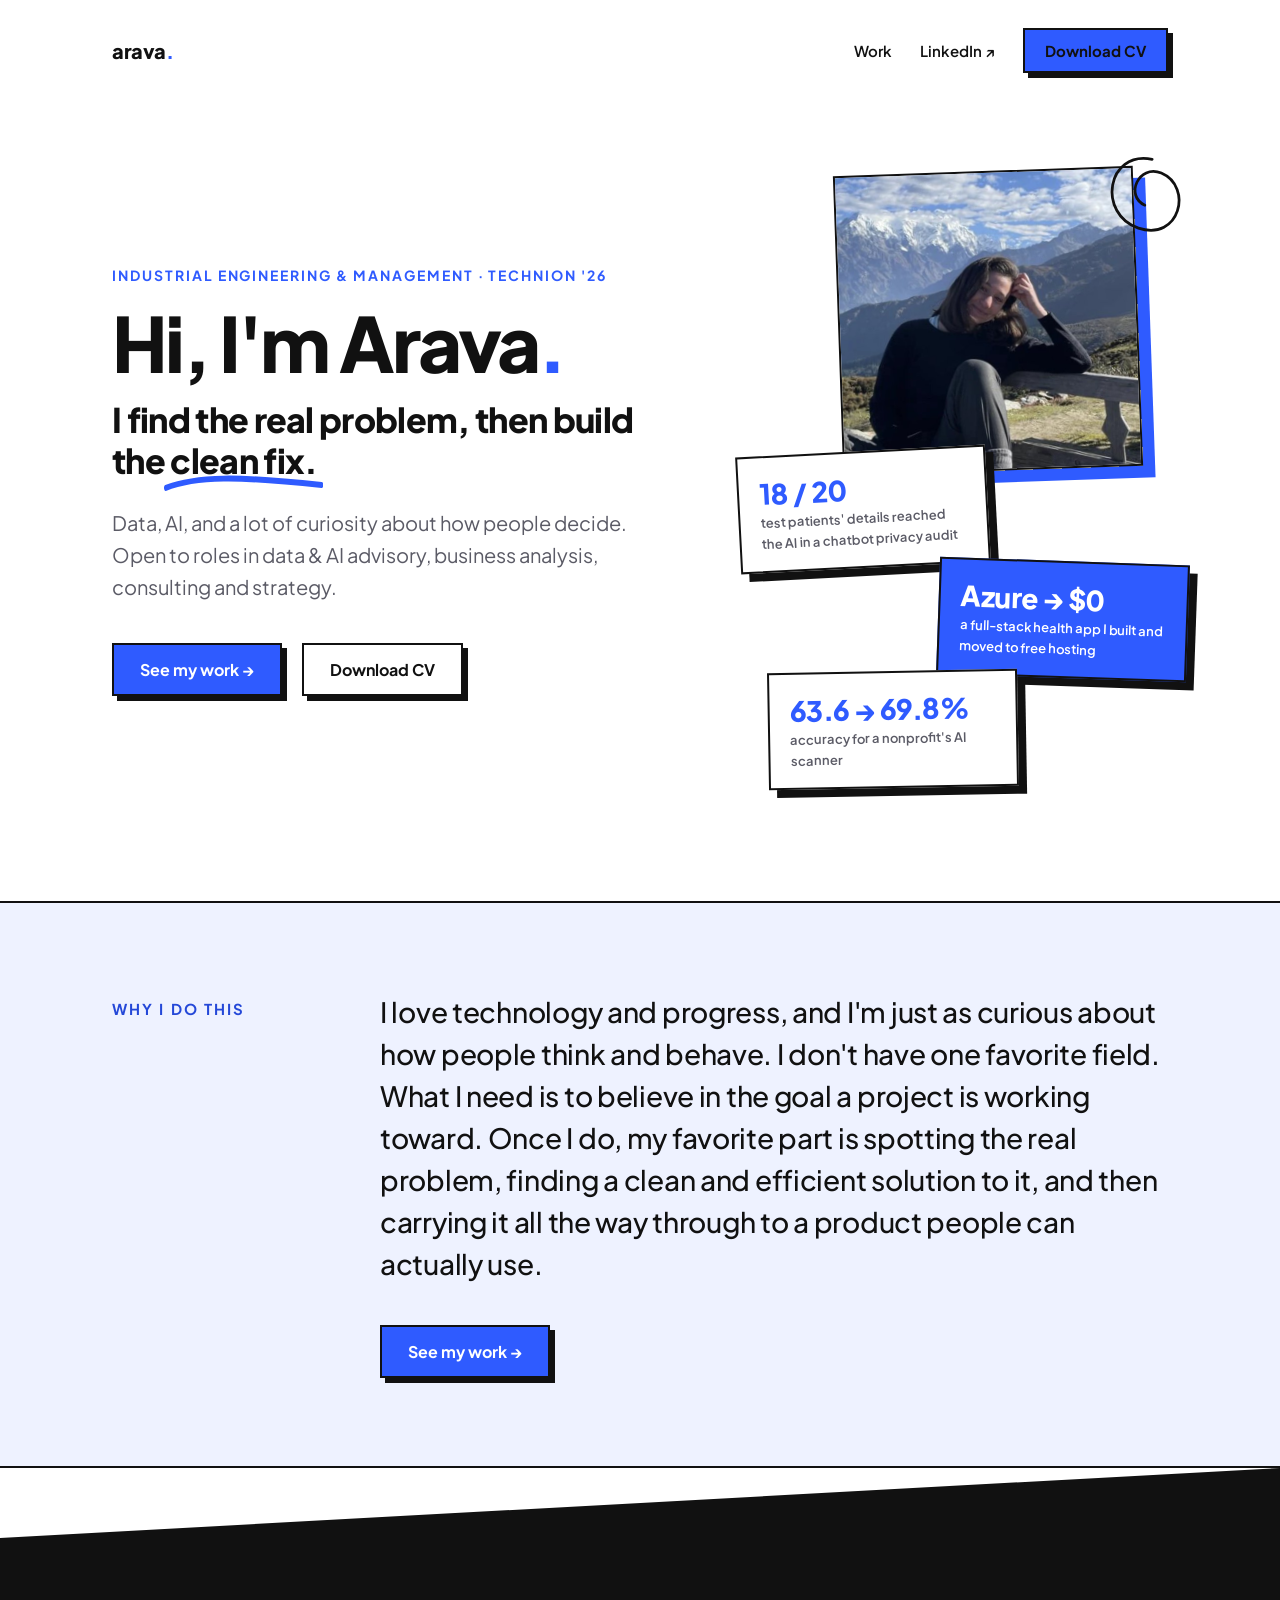
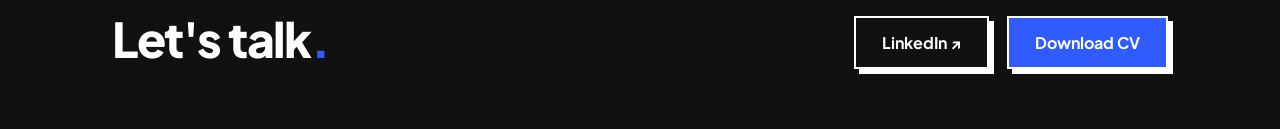
==== index.html @ bcdc2563 "Hero: open to roles Co-Authored-By: Claude Opus 5.5 <noreply@anthropic.com>" ====
<!DOCTYPE html>
<html lang="en">
<head>
<meta charset="utf-8">
<meta name="viewport" content="width=device-width, initial-scale=1">
<title>Arava Gendelman</title>
<meta name="description" content="Arava Gendelman, Industrial Engineering & Management graduate (Technion '26). Data, AI and how people decide.">
<meta property="og:title" content="Arava Gendelman">
<meta property="og:description" content="I find the real problem, then build the clean fix.">
<meta property="og:image" content="https://aravag2408.github.io/assets/img/og.png">
<link rel="icon" href="assets/favicon.svg" type="image/svg+xml">
<link rel="preconnect" href="https://fonts.googleapis.com">
<link rel="stylesheet" href="https://fonts.googleapis.com/css2?family=Plus+Jakarta+Sans:wght@400;500;600;700;800&display=swap">
<link rel="stylesheet" href="assets/style.css">
</head>
<body>
<div class="wrap">
  <nav>
    <a class="logo" href="index.html">arava<span>.</span></a>
    <div class="links"><a href="work.html">Work</a><a href="https://www.linkedin.com/in/arava-gendelman" target="_blank" rel="noopener">LinkedIn ↗</a><a class="btn" href="assets/cv.pdf" download>Download CV</a></div>
  </nav>

  <section class="hero">
    <div>
      <div class="eyebrow">Industrial Engineering &amp; Management · Technion '26</div>
      <h1>Hi, I'm Arava<span class="dot">.</span></h1>
      <p class="tagline">I find the real problem, then build the <span class="hl">clean fix.<svg viewBox="0 0 300 24" preserveAspectRatio="none" aria-hidden="true"><path d="M3 16 C 60 4, 140 4, 297 13" stroke="#2f5bff" stroke-width="6" fill="none" stroke-linecap="round"/></svg></span></p>
      <p class="lede">Data, AI, and a lot of curiosity about how people decide.<br>Open to roles in data &amp; AI advisory, business analysis, consulting and strategy.</p>
      <div class="cta"><a class="btn" href="work.html">See my work →</a><a class="btn ghost" href="assets/cv.pdf" download>Download CV</a></div>
    </div>
    <div class="stack">
      <img class="me" src="assets/img/arava.jpg" alt="Arava sitting on a wooden bench with snowy mountains behind her">
      <svg class="scribble" viewBox="0 0 120 120" aria-hidden="true"><path d="M70 20 C 20 10, 10 80, 55 95 C 100 110, 115 50, 80 35 C 55 25, 40 60, 62 70" stroke="#111" stroke-width="3" fill="none" stroke-linecap="round"/></svg>
      <a class="tile t1" href="work/mercury.html" style="text-decoration:none"><b>18 / 20</b><span>test patients' details reached the AI in a chatbot privacy audit</span></a>
      <a class="tile t2" href="work/sugarbuddy.html" style="text-decoration:none"><b>Azure → $0</b><span>a full-stack health app I built and moved to free hosting</span></a>
      <a class="tile t3" href="work/achvalens.html" style="text-decoration:none"><b>63.6 → 69.8%</b><span>accuracy for a nonprofit's AI scanner</span></a>
    </div>
  </section>
</div>

<section class="why">
  <div class="wrap">
    <h2>Why I do this</h2>
    <div>
      <p>I love technology and progress, and I'm just as curious about how people think and behave. I don't have one favorite field. What I need is to believe in the goal a project is working toward. Once I do, my favorite part is spotting the real problem, finding a clean and efficient solution to it, and then carrying it all the way through to a product people can actually use.</p>
      <div class="go"><a class="btn" href="work.html">See my work →</a></div>
    </div>
  </div>
</section>

<footer>
  <div class="wrap"><h2>Let's talk<span>.</span></h2><div class="foot-links"><a class="btn ghost" href="https://www.linkedin.com/in/arava-gendelman" target="_blank" rel="noopener">LinkedIn ↗</a><a class="btn" href="assets/cv.pdf" download>Download CV</a></div></div>
</footer>
</body>
</html>
---- assets/style.css ----
:root { --blue:#2f5bff; --blue-text:#2448d8; --ink:#111111; --soft:#eef2ff; --muted:#5b5b66; --paper:#ffffff; }
* { box-sizing:border-box; margin:0; padding:0; }
html { scroll-behavior:smooth; }
body { font-family:'Plus Jakarta Sans',system-ui,-apple-system,'Segoe UI',sans-serif; color:var(--ink); background:var(--paper); }
img { max-width:100%; display:block; }
a:focus-visible, .btn:focus-visible { outline:3px solid var(--blue); outline-offset:3px; }
.wrap { max-width:1120px; margin:0 auto; padding:0 32px; }

nav { display:flex; justify-content:space-between; align-items:center; padding:28px 0; }
.logo { font-weight:800; font-size:20px; letter-spacing:-.02em; color:var(--ink); text-decoration:none; }
.logo span, footer h2 span, .hero h1 .dot { color:var(--blue); }
.links { display:flex; gap:28px; font-weight:600; font-size:15px; align-items:center; }
.links a { color:var(--ink); text-decoration:none; }
.links a.on { border-bottom:3px solid var(--blue); padding-bottom:2px; }
.links .btn { padding:11px 20px; }

.btn { display:inline-block; background:var(--blue); color:#fff; padding:14px 26px; border:2px solid var(--ink); box-shadow:5px 5px 0 var(--ink); font-weight:700; text-decoration:none; transition:transform .12s, box-shadow .12s; }
.btn:hover { transform:translate(2px,2px); box-shadow:3px 3px 0 var(--ink); }
.btn.ghost { background:#fff; color:var(--ink); }

.eyebrow { font-weight:700; color:var(--blue); font-size:14px; letter-spacing:.14em; text-transform:uppercase; }
.tag { font-size:12px; font-weight:700; border:1.5px solid var(--ink); padding:4px 10px; border-radius:99px; }
.tag.b { background:var(--blue); color:#fff; border-color:var(--blue); }
.hl { position:relative; white-space:nowrap; }
.hl svg { position:absolute; left:-6px; bottom:-14px; width:calc(100% + 12px); height:24px; }

/* Home */
.hero { min-height:calc(100vh - 100px); display:grid; grid-template-columns:1.2fr .8fr; gap:56px; align-items:center; padding-bottom:40px; }
.hero h1 { font-size:76px; line-height:1; font-weight:800; letter-spacing:-.04em; margin:20px 0 26px; }
.lede { font-size:20px; line-height:1.6; color:var(--muted); max-width:540px; }
.cta { margin-top:40px; display:flex; gap:20px; flex-wrap:wrap; }
.stack { position:relative; height:420px; }
.tile { position:absolute; border:2px solid var(--ink); box-shadow:8px 8px 0 var(--ink); padding:18px 20px; background:#fff; width:250px; }
.tile b { display:block; font-size:28px; font-weight:800; color:var(--blue); letter-spacing:-.02em; }
.tile span { font-size:13px; color:var(--muted); font-weight:600; }
.tile.t1 { top:10px; left:10px; transform:rotate(-3deg); }
.tile.t2 { top:140px; right:0; background:var(--blue); transform:rotate(2deg); }
.tile.t2 b, .tile.t2 span { color:#fff; }
.tile.t3 { top:280px; left:40px; transform:rotate(-1deg); }
.stack .scribble { position:absolute; right:10px; top:-30px; width:110px; }

.why { background:var(--soft); border-top:2px solid var(--ink); border-bottom:2px solid var(--ink); }
.why .wrap { display:grid; grid-template-columns:220px 1fr; gap:48px; padding-top:88px; padding-bottom:88px; }
.why h2 { font-size:15px; letter-spacing:.14em; text-transform:uppercase; color:var(--blue-text); padding-top:8px; }
.why p { font-size:28px; line-height:1.5; font-weight:500; letter-spacing:-.01em; }
.why .go { margin-top:40px; }

footer { background:var(--ink); color:#fff; clip-path:polygon(0 70px,100% 0,100% 100%,0 100%); padding:140px 0 60px; }
footer .wrap { display:flex; justify-content:space-between; align-items:flex-end; gap:24px; flex-wrap:wrap; }
footer h2 { font-size:48px; font-weight:800; letter-spacing:-.03em; }
footer .btn { box-shadow:5px 5px 0 #fff; border-color:#fff; }

@media (max-width: 860px) {
  .wrap { padding:0 16px; }
  .links { gap:16px; }
  .hero { grid-template-columns:1fr; min-height:auto; padding:24px 0 56px; gap:40px; }
  .hero h1 { font-size:46px; }
  .stack { height:auto; display:grid; gap:18px; }
  .tile, .tile.t1, .tile.t2, .tile.t3 { position:static; width:auto; transform:none; }
  .stack .scribble { display:none; }
  .why .wrap { grid-template-columns:1fr; gap:16px; padding-top:56px; padding-bottom:56px; }
  .why p { font-size:21px; }
  footer h2 { font-size:36px; }
}

/* Work */
header.page { padding:48px 0 56px; position:relative; }
header.page h1 { font-size:72px; font-weight:800; letter-spacing:-.04em; line-height:1; }
header.page h1 span { color:var(--blue); }
header.page p { margin-top:18px; font-size:19px; color:var(--muted); max-width:560px; line-height:1.6; }
header.page .scribble { position:absolute; right:40px; top:30px; width:130px; }
.project { display:grid; grid-template-columns:1fr 1.1fr; gap:48px; align-items:center; padding:56px 0; border-top:2px solid var(--ink); }
.project.flip .visual { order:2; }
.visual { border:2px solid var(--ink); box-shadow:10px 10px 0 var(--ink); background:var(--soft); overflow:hidden; }
.visual img { width:100%; aspect-ratio:16/10; object-fit:cover; object-position:top; }
.visual img.fit { object-fit:contain; background:#fff; padding:8px; }
.funnel { aspect-ratio:16/10; padding:28px 26px; display:flex; flex-direction:column; justify-content:center; gap:22px; background:#fff; }
.f-row { display:grid; grid-template-columns:1fr; gap:4px; }
.f-bar { height:18px; background:var(--blue); border:2px solid var(--ink); }
.f-row b { font-size:24px; font-weight:800; letter-spacing:-.02em; }
.f-row span { font-size:14px; color:var(--muted); font-weight:600; }
.meta { display:flex; flex-wrap:wrap; gap:8px; margin-bottom:16px; }
.project h2 { font-size:36px; font-weight:800; letter-spacing:-.03em; margin-bottom:12px; }
.project p { font-size:17px; line-height:1.65; color:var(--muted); }
.project .num { margin-top:20px; font-size:15px; font-weight:600; }
.project .num b { color:var(--blue); font-size:22px; font-weight:800; margin-right:6px; }
.actions { margin-top:26px; display:flex; gap:22px; align-items:center; flex-wrap:wrap; }
.actions a.t { font-weight:700; color:var(--ink); text-decoration:none; border-bottom:2px solid var(--ink); }
.actions small { color:var(--muted); font-size:13px; width:100%; }
.more-h { margin-top:24px; padding:40px 0 24px; border-top:2px solid var(--ink); display:flex; justify-content:space-between; align-items:flex-end; gap:16px; flex-wrap:wrap; }
.more-h h2 { font-size:32px; font-weight:800; letter-spacing:-.03em; }
.more-h p { color:var(--muted); }
.small-grid { display:grid; grid-template-columns:repeat(2,1fr); gap:26px; padding-bottom:110px; }
.sm { border:2px solid var(--ink); box-shadow:6px 6px 0 var(--ink); padding:24px 22px; display:flex; flex-direction:column; }
.sm h3 { font-size:20px; font-weight:800; margin:6px 0 8px; letter-spacing:-.02em; }
.sm p { color:var(--muted); font-size:15px; line-height:1.55; flex:1; }
.sm .note { margin-top:14px; font-size:13px; background:var(--soft); padding:8px 10px; border-left:3px solid var(--blue); color:var(--ink); }
.sm .sm-links { margin-top:18px; display:flex; gap:16px; flex-wrap:wrap; }
.sm .sm-links a { font-weight:700; color:var(--blue); text-decoration:none; }
@media (max-width: 860px) {
  header.page h1 { font-size:48px; }
  header.page .scribble { display:none; }
  .project { grid-template-columns:1fr; gap:28px; padding:40px 0; }
  .project.flip .visual { order:0; }
  .project h2 { font-size:28px; }
  .small-grid { grid-template-columns:1fr; }
}

/* Case studies */
.cs-head { padding:40px 0 48px; display:grid; grid-template-columns:1.4fr 1fr; gap:48px; align-items:start; }
.cs-head h1 { font-size:60px; font-weight:800; letter-spacing:-.04em; line-height:1.02; margin:16px 0 18px; }
.cs-head .sum { font-size:20px; line-height:1.6; color:var(--muted); }
.cs-head .actions { margin-top:28px; }
.facts { border:2px solid var(--ink); box-shadow:8px 8px 0 var(--ink); padding:22px 24px; background:var(--soft); }
.facts dt { font-size:12px; font-weight:800; letter-spacing:.12em; text-transform:uppercase; color:var(--blue-text); margin-top:14px; }
.facts dt:first-child { margin-top:0; }
.facts dd { font-size:15px; line-height:1.55; margin-top:4px; }
.cs-body { max-width:760px; padding-bottom:96px; }
.cs-body section { padding:44px 0; border-top:2px solid var(--ink); }
.cs-body h2 { font-size:30px; font-weight:800; letter-spacing:-.03em; margin-bottom:16px; }
.cs-body p { font-size:18px; line-height:1.7; color:#2b2b33; margin-bottom:14px; }
.step { display:grid; grid-template-columns:44px 1fr; gap:14px; margin-top:22px; }
.step .n { width:36px; height:36px; border:2px solid var(--ink); background:var(--blue); color:#fff; font-weight:800; display:flex; align-items:center; justify-content:center; box-shadow:3px 3px 0 var(--ink); }
.step h3 { font-size:19px; font-weight:800; margin-bottom:6px; }
.step p { font-size:17px; margin:0; }
.stat-row { display:grid; grid-template-columns:repeat(3,1fr); gap:18px; margin:22px 0 26px; }
.stat-row div { border:2px solid var(--ink); padding:16px 18px; }
.stat-row b { display:block; font-size:28px; font-weight:800; color:var(--blue); letter-spacing:-.02em; }
.stat-row span { font-size:14px; color:var(--muted); font-weight:600; }
.figure { border:2px solid var(--ink); box-shadow:8px 8px 0 var(--ink); margin:26px 0 8px; background:#fff; }
.caption { font-size:14px; color:var(--muted); margin-top:12px; }
.next-cs { display:flex; justify-content:space-between; align-items:center; gap:16px; flex-wrap:wrap; padding:36px 0 96px; border-top:2px solid var(--ink); }
.next-cs a.t { font-size:22px; font-weight:800; color:var(--ink); text-decoration:none; }
.next-cs a.t span { color:var(--blue); }
@media (max-width: 860px) {
  .cs-head { grid-template-columns:1fr; gap:28px; }
  .cs-head h1 { font-size:40px; }
  .stat-row { grid-template-columns:1fr; }
  .cs-body p { font-size:17px; }
}

/* SugarBuddy: feature grid, architecture and deployment story */
.cs-wide { max-width:1120px; }
.features { display:grid; grid-template-columns:repeat(2,1fr); gap:18px; margin-top:22px; }
.feature { border:2px solid var(--ink); padding:18px 20px; background:#fff; }
.feature h3 { font-size:18px; font-weight:800; margin-bottom:6px; }
.feature p { font-size:16px; line-height:1.6; color:var(--muted); margin:0; }
.arch { border:2px solid var(--ink); box-shadow:8px 8px 0 var(--ink); background:var(--soft); padding:24px; margin:26px 0 8px; display:grid; grid-template-columns:repeat(3,1fr); gap:14px; align-items:stretch; }
.arch .node { background:#fff; border:2px solid var(--ink); padding:12px 14px; font-size:14px; line-height:1.45; }
.arch .node b { display:block; font-size:16px; margin-bottom:2px; }
.arch .node.core { background:var(--blue); color:#fff; grid-row:span 2; display:flex; flex-direction:column; justify-content:center; }
.deploy { display:grid; grid-template-columns:1fr auto 1fr; gap:18px; align-items:center; margin:26px 0 8px; }
.deploy .card { border:2px solid var(--ink); box-shadow:8px 8px 0 var(--ink); padding:20px 22px; background:#fff; height:100%; }
.deploy .card.free { background:var(--blue); color:#fff; }
.deploy .card h3 { font-size:20px; font-weight:800; margin-bottom:10px; }
.deploy .card ul { padding-left:18px; font-size:15px; line-height:1.6; }
.deploy .arrow { font-size:15px; font-weight:800; text-align:center; color:var(--ink); }
.deploy .arrow span { display:block; font-size:34px; color:var(--blue); }
@media (max-width: 860px) {
  .features { grid-template-columns:1fr; }
  .arch { grid-template-columns:1fr; }
  .arch .node.core { grid-row:auto; }
  .deploy { grid-template-columns:1fr; }
  .deploy .arrow span { transform:rotate(90deg); }
}
/* SugarBuddy gallery */
.gallery { display:grid; grid-template-columns:repeat(2,1fr); gap:26px; margin-top:24px; }
.gallery figure { margin:0; }
.gallery figure.wide { grid-column:1 / -1; }
.gallery img { border:2px solid var(--ink); box-shadow:8px 8px 0 var(--ink); background:#fff; width:100%; }
.gallery figcaption { font-size:15px; line-height:1.55; color:var(--muted); margin-top:14px; }
.gallery figcaption b { color:var(--ink); }
@media (max-width: 860px) { .gallery { grid-template-columns:1fr; } }
/* Small project cards with images */
.sm-img { max-width:none; width:calc(100% + 44px); margin:-24px -22px 18px; aspect-ratio:16/10; object-fit:cover; object-position:top; border-bottom:2px solid var(--ink); background:#fff; }
.sm-img.fit { object-fit:contain; padding:10px; }
.sm-duo { display:grid; grid-template-columns:1fr 1fr; gap:2px; margin:-24px -22px 18px; border-bottom:2px solid var(--ink); background:var(--ink); }
.sm-duo img { aspect-ratio:4/3; object-fit:cover; object-position:top right; background:#fff; }
/* Personal hero */
.hero h1 .dot { color:var(--blue); }
.tagline { font-size:34px; line-height:1.2; font-weight:800; letter-spacing:-.02em; margin:-6px 0 26px; max-width:560px; }
.stack { height:560px; }
.stack .me { position:absolute; top:0; left:30px; width:310px; aspect-ratio:1; object-fit:cover; border:2px solid var(--ink); box-shadow:12px 12px 0 var(--blue); transform:rotate(-2deg); }
.stack .tile.t1 { top:250px; left:-20px; }
.stack .tile.t2 { top:330px; right:-10px; }
.stack .tile.t3 { top:450px; left:20px; }
.stack .scribble { right:0; top:-20px; }
.foot-links { display:flex; gap:18px; flex-wrap:wrap; }
footer .btn.ghost { background:transparent; color:#fff; }
@media (max-width: 860px) {
  .tagline { font-size:24px; }
  .stack { height:auto; }
  .stack .me { position:static; width:100%; max-width:340px; transform:none; margin-bottom:6px; }
}.stack { height:620px; }
.stack .me { left:70px; width:300px; }
.stack .tile.t1 { top:280px; left:-30px; }
.stack .tile.t2 { top:390px; right:-20px; }
.stack .tile.t3 { top:500px; left:0; }
.stack .scribble { right:-30px; top:-30px; }
@media (max-width: 860px) {
  .stack { height:auto; }
  .links a[href*="linkedin"] { display:none; }
}
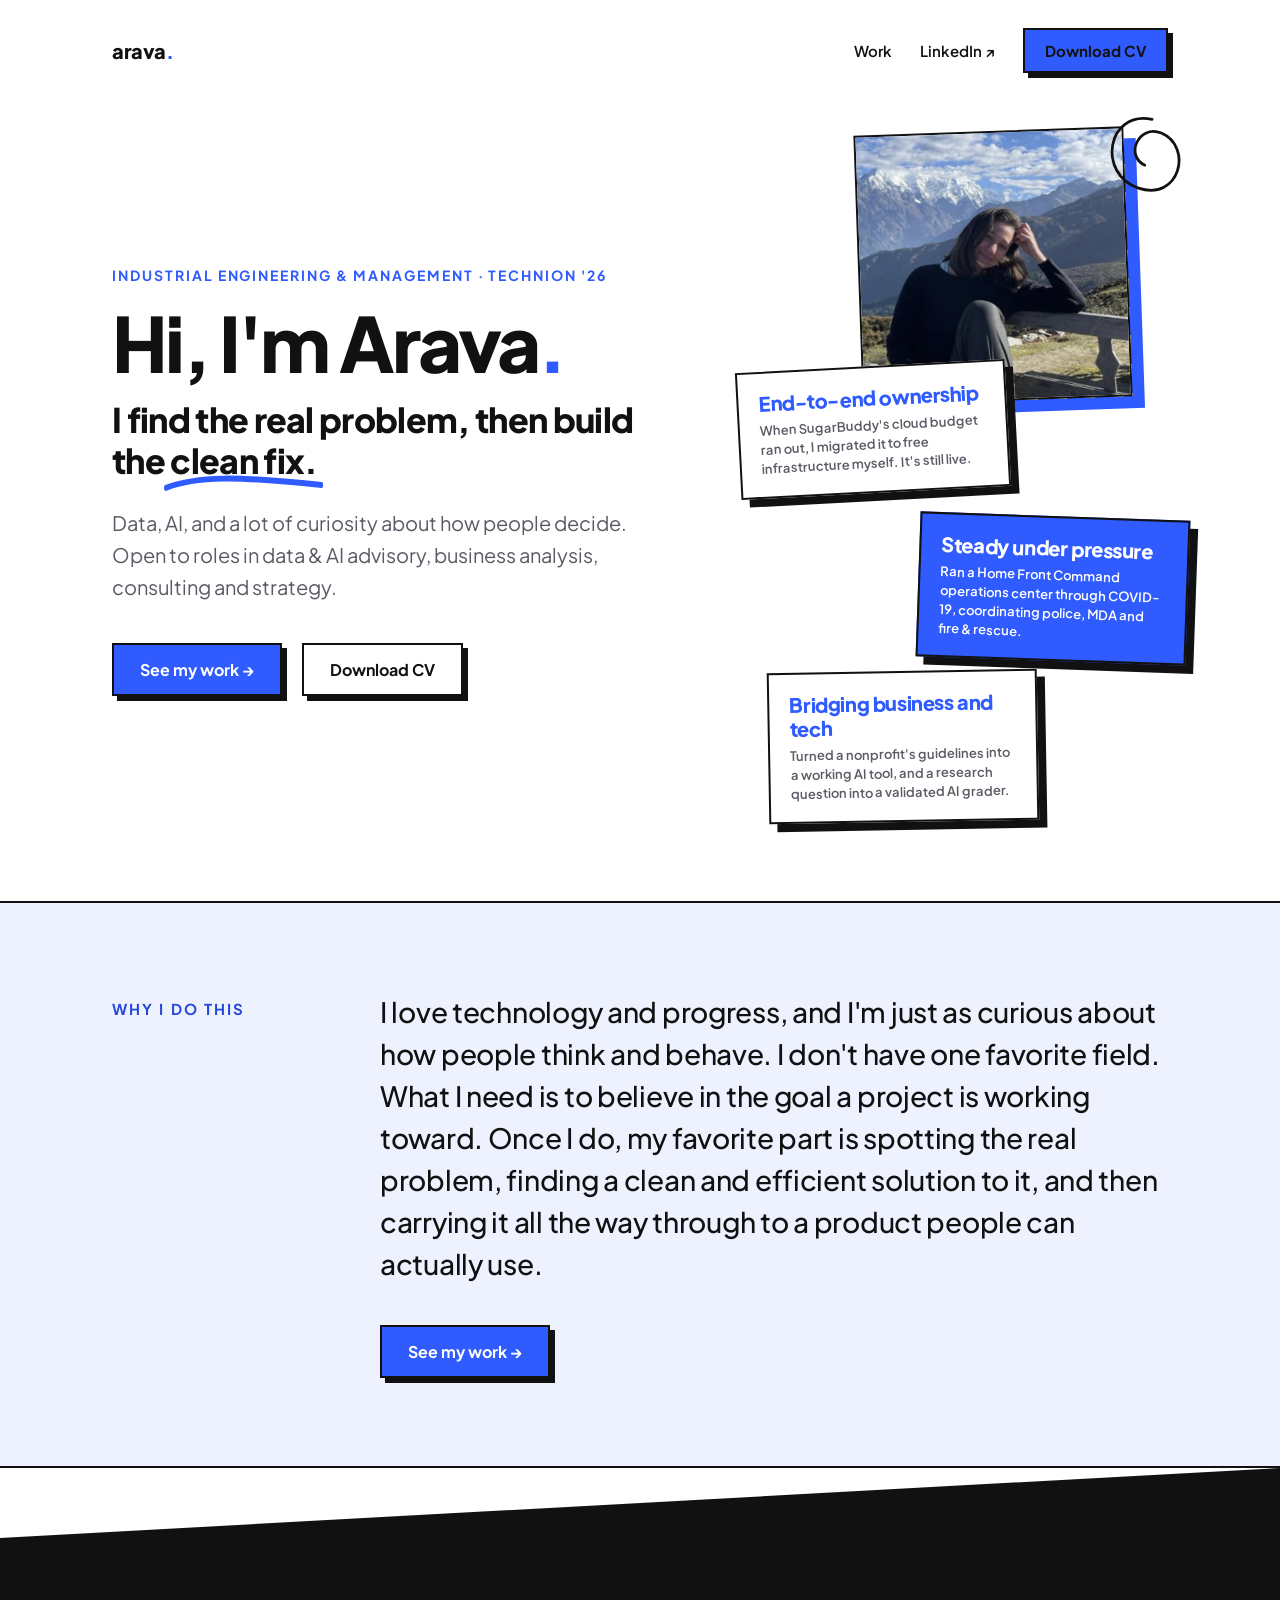
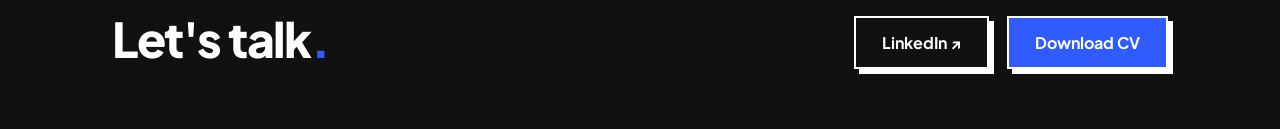
==== commit 9c754341: "Hero cards: three working traits with proof Co-Authored-By: Claude Opus 5.5 <noreply@anthropic.com>" ====
--- a/index.html
+++ b/index.html
@@ -31,9 +31,9 @@
     <div class="stack">
       <img class="me" src="assets/img/arava.jpg" alt="Arava sitting on a wooden bench with snowy mountains behind her">
       <svg class="scribble" viewBox="0 0 120 120" aria-hidden="true"><path d="M70 20 C 20 10, 10 80, 55 95 C 100 110, 115 50, 80 35 C 55 25, 40 60, 62 70" stroke="#111" stroke-width="3" fill="none" stroke-linecap="round"/></svg>
-      <a class="tile t1" href="work/mercury.html" style="text-decoration:none"><b>18 / 20</b><span>test patients' details reached the AI in a chatbot privacy audit</span></a>
-      <a class="tile t2" href="work/sugarbuddy.html" style="text-decoration:none"><b>Azure → $0</b><span>a full-stack health app I built and moved to free hosting</span></a>
-      <a class="tile t3" href="work/achvalens.html" style="text-decoration:none"><b>63.6 → 69.8%</b><span>accuracy for a nonprofit's AI scanner</span></a>
+      <a class="tile t1" href="work/sugarbuddy.html"><b>End-to-end ownership</b><span>When SugarBuddy's cloud budget ran out, I migrated it to free infrastructure myself. It's still live.</span></a>
+      <a class="tile t2" href="assets/cv.pdf" download><b>Steady under pressure</b><span>Ran a Home Front Command operations center through COVID-19, coordinating police, MDA and fire &amp; rescue.</span></a>
+      <a class="tile t3" href="work/achvalens.html"><b>Bridging business and tech</b><span>Turned a nonprofit's guidelines into a working AI tool, and a research question into a validated AI grader.</span></a>
     </div>
   </section>
 </div>
--- a/assets/style.css
+++ b/assets/style.css
@@ -200,4 +200,13 @@
 @media (max-width: 860px) {
   .stack { height:auto; }
   .links a[href*="linkedin"] { display:none; }
-}+}
+/* Trait cards */
+.stack .tile { width:270px; text-decoration:none; }
+.stack .tile b { font-size:20px; line-height:1.2; margin-bottom:6px; }
+.stack .tile span { font-size:13px; line-height:1.45; display:block; }.stack { height:700px; }
+.stack .me { left:90px; width:270px; }
+.stack .tile.t1 { top:235px; left:-30px; }
+.stack .tile.t2 { top:385px; right:-20px; }
+.stack .tile.t3 { top:540px; left:0; }
+@media (max-width: 860px) { .stack { height:auto; } }
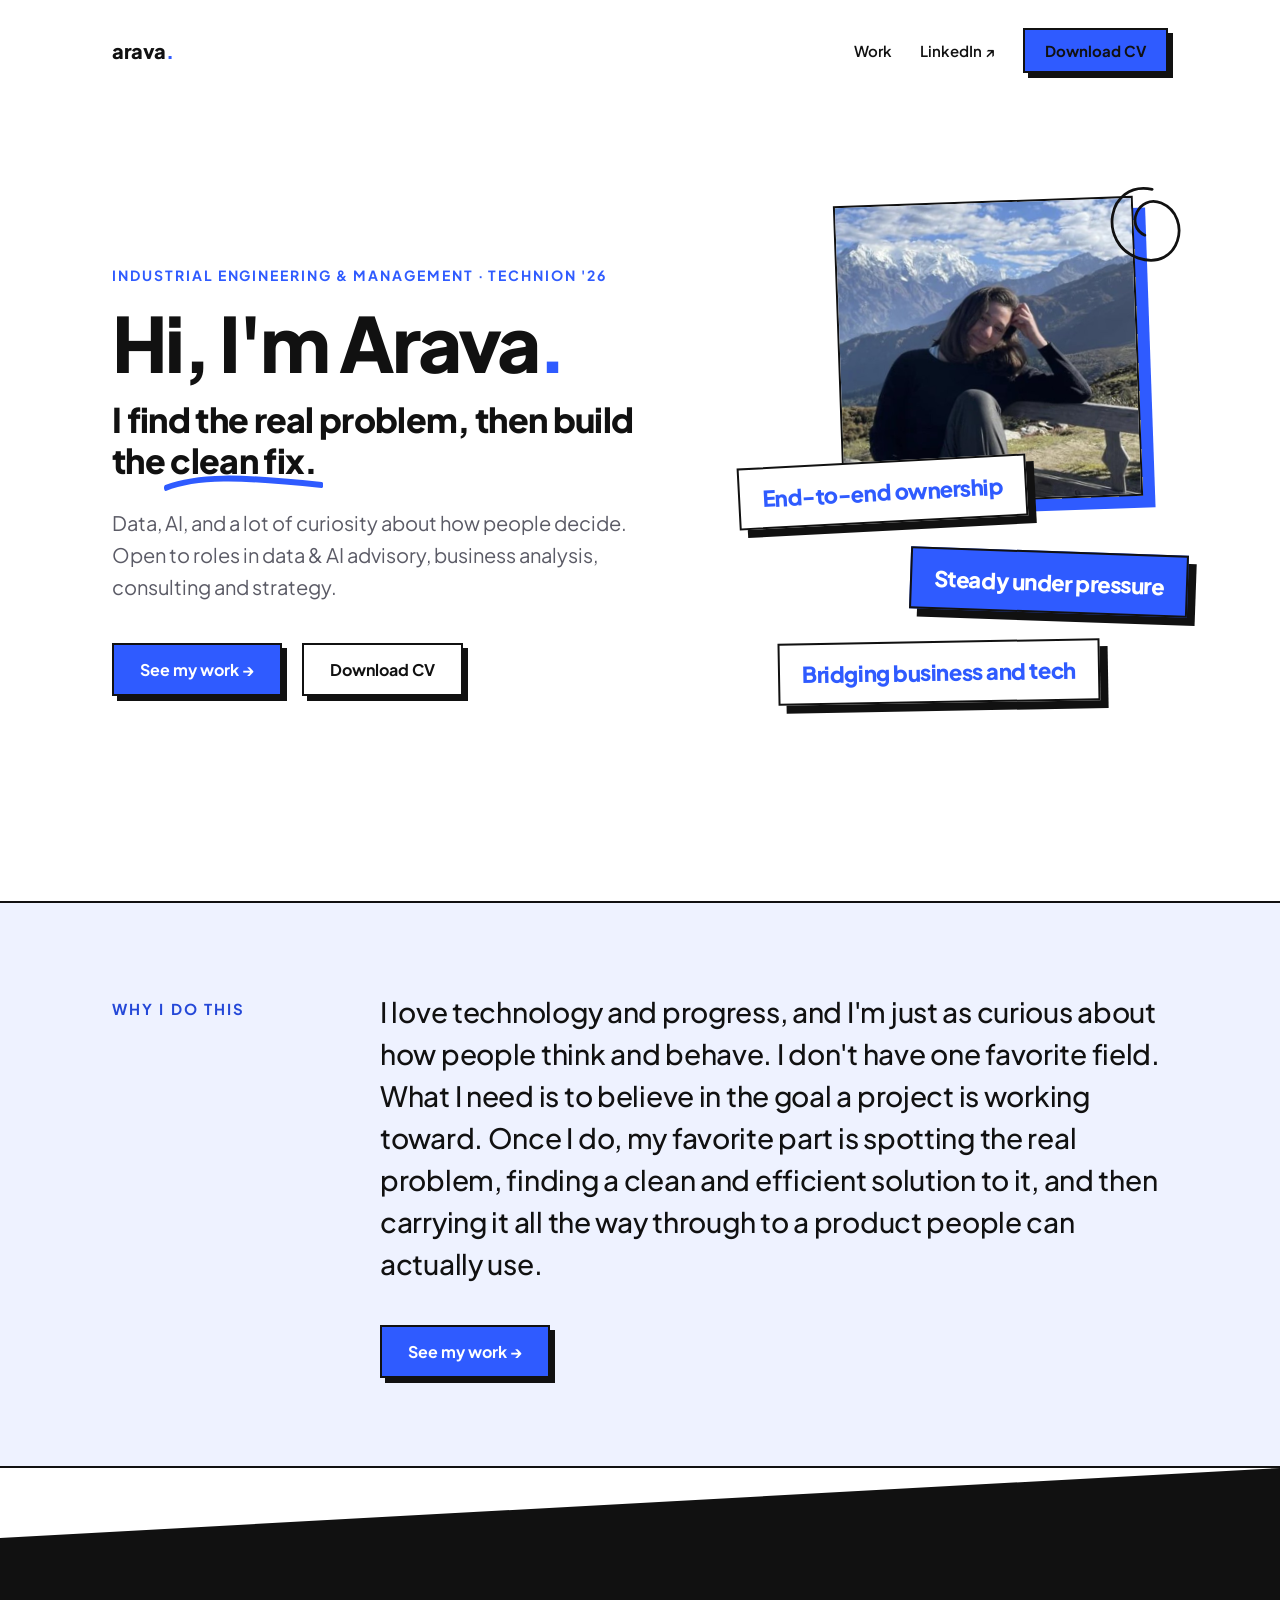
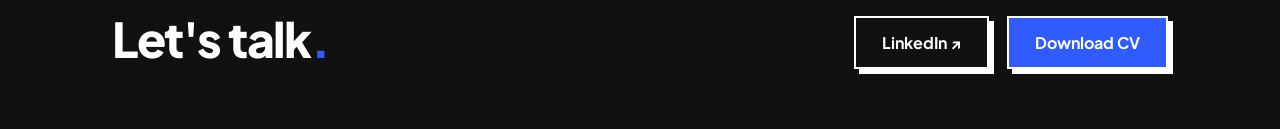
==== commit 400d7a3a: "Hero cards: titles only Co-Authored-By: Claude Opus 5.5 <noreply@anthropic.com>" ====
--- a/index.html
+++ b/index.html
@@ -31,9 +31,9 @@
     <div class="stack">
       <img class="me" src="assets/img/arava.jpg" alt="Arava sitting on a wooden bench with snowy mountains behind her">
       <svg class="scribble" viewBox="0 0 120 120" aria-hidden="true"><path d="M70 20 C 20 10, 10 80, 55 95 C 100 110, 115 50, 80 35 C 55 25, 40 60, 62 70" stroke="#111" stroke-width="3" fill="none" stroke-linecap="round"/></svg>
-      <a class="tile t1" href="work/sugarbuddy.html"><b>End-to-end ownership</b><span>When SugarBuddy's cloud budget ran out, I migrated it to free infrastructure myself. It's still live.</span></a>
-      <a class="tile t2" href="assets/cv.pdf" download><b>Steady under pressure</b><span>Ran a Home Front Command operations center through COVID-19, coordinating police, MDA and fire &amp; rescue.</span></a>
-      <a class="tile t3" href="work/achvalens.html"><b>Bridging business and tech</b><span>Turned a nonprofit's guidelines into a working AI tool, and a research question into a validated AI grader.</span></a>
+      <a class="tile t1" href="work/sugarbuddy.html"><b>End-to-end ownership</b></a>
+      <a class="tile t2" href="assets/cv.pdf" download><b>Steady under pressure</b></a>
+      <a class="tile t3" href="work/achvalens.html"><b>Bridging business and tech</b></a>
     </div>
   </section>
 </div>
--- a/assets/style.css
+++ b/assets/style.css
@@ -209,4 +209,13 @@
 .stack .tile.t1 { top:235px; left:-30px; }
 .stack .tile.t2 { top:385px; right:-20px; }
 .stack .tile.t3 { top:540px; left:0; }
-@media (max-width: 860px) { .stack { height:auto; } }+@media (max-width: 860px) { .stack { height:auto; } }
+/* Hero cards: titles only */
+.stack { height:560px; }
+.stack .me { left:70px; width:300px; }
+.stack .tile { width:auto; padding:16px 22px; }
+.stack .tile b { font-size:22px; margin:0; white-space:nowrap; }
+.stack .tile.t1 { top:260px; left:-30px; }
+.stack .tile.t2 { top:350px; right:-20px; }
+.stack .tile.t3 { top:440px; left:10px; }
+@media (max-width: 860px) { .stack { height:auto; } .stack .tile b { white-space:normal; } }
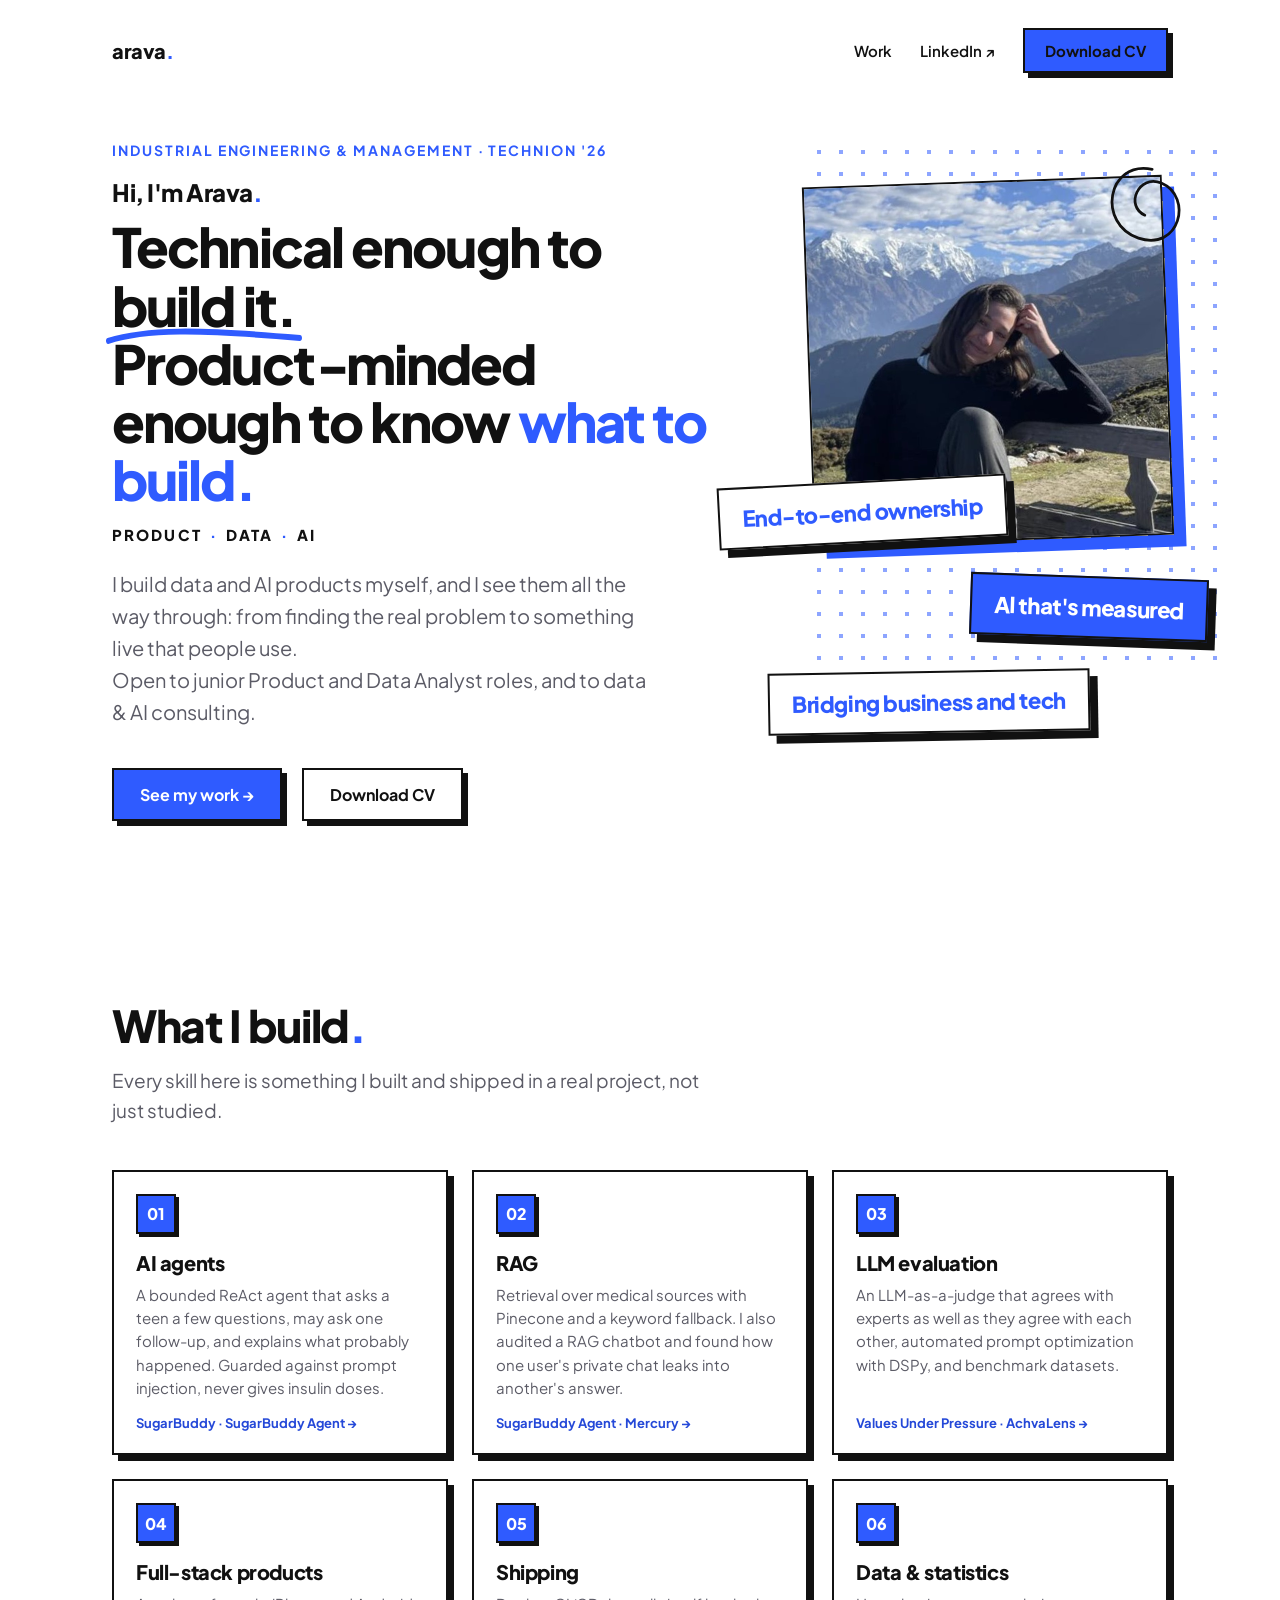
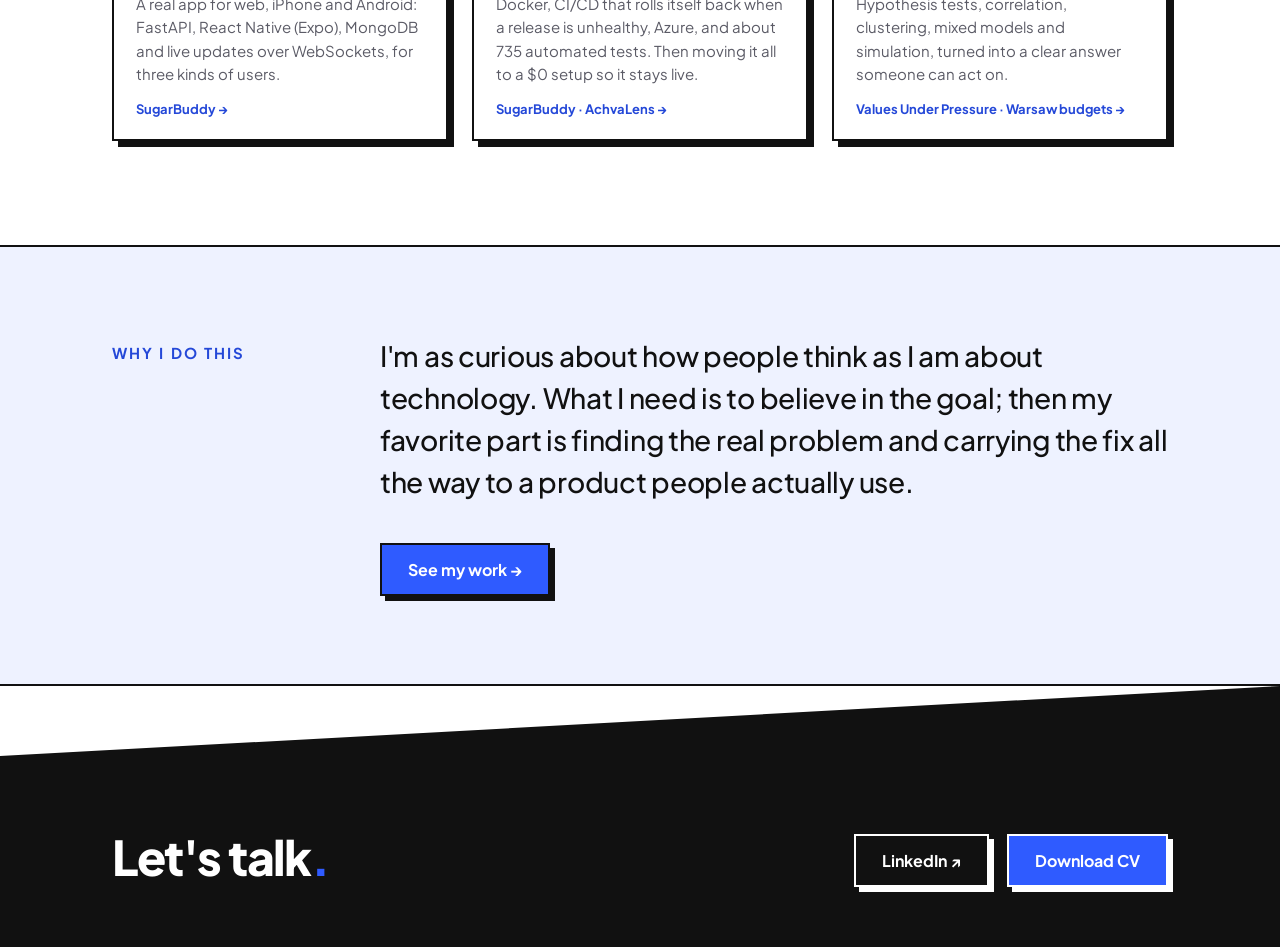
==== commit 696260d1: "feat(home): product/data positioning and What I build Co-Authored-By: Claude Opus 5.5 <noreply@anthr" ====
--- a/index.html
+++ b/index.html
@@ -4,9 +4,9 @@
 <meta charset="utf-8">
 <meta name="viewport" content="width=device-width, initial-scale=1">
 <title>Arava Gendelman</title>
-<meta name="description" content="Arava Gendelman, Industrial Engineering & Management graduate (Technion '26). Data, AI and how people decide.">
+<meta name="description" content="Arava Gendelman, Technion IE&M '26. Technical enough to build it, product-minded enough to know what to build. Product, data and AI.">
 <meta property="og:title" content="Arava Gendelman">
-<meta property="og:description" content="I find the real problem, then build the clean fix.">
+<meta property="og:description" content="Technical enough to build it. Product-minded enough to know what to build.">
 <meta property="og:image" content="https://aravag2408.github.io/assets/img/og.png">
 <link rel="icon" href="assets/favicon.svg" type="image/svg+xml">
 <link rel="preconnect" href="https://fonts.googleapis.com">
@@ -23,26 +23,42 @@
   <section class="hero">
     <div>
       <div class="eyebrow">Industrial Engineering &amp; Management · Technion '26</div>
-      <h1>Hi, I'm Arava<span class="dot">.</span></h1>
-      <p class="tagline">I find the real problem, then build the <span class="hl">clean fix.<svg viewBox="0 0 300 24" preserveAspectRatio="none" aria-hidden="true"><path d="M3 16 C 60 4, 140 4, 297 13" stroke="#2f5bff" stroke-width="6" fill="none" stroke-linecap="round"/></svg></span></p>
-      <p class="lede">Data, AI, and a lot of curiosity about how people decide.<br>Open to roles in data &amp; AI advisory, business analysis, consulting and strategy.</p>
+      <p class="hi">Hi, I'm Arava<span class="dot">.</span></p>
+      <h1 class="head">Technical enough to <span class="hl">build it.<svg viewBox="0 0 300 24" preserveAspectRatio="none" aria-hidden="true"><path d="M3 16 C 60 4, 140 4, 297 13" stroke="#2f5bff" stroke-width="6" fill="none" stroke-linecap="round"/></svg></span><br> Product&#8209;minded enough to know <span class="blue">what to build.</span></h1>
+      <div class="disciplines">Product<span>·</span>Data<span>·</span>AI</div>
+      <p class="lede">I build data and AI products myself, and I see them all the way through: from finding the real problem to something live that people use.<br>Open to junior Product and Data Analyst roles, and to data &amp; AI consulting.</p>
       <div class="cta"><a class="btn" href="work.html">See my work →</a><a class="btn ghost" href="assets/cv.pdf" download>Download CV</a></div>
     </div>
     <div class="stack">
       <img class="me" src="assets/img/arava.jpg" alt="Arava sitting on a wooden bench with snowy mountains behind her">
       <svg class="scribble" viewBox="0 0 120 120" aria-hidden="true"><path d="M70 20 C 20 10, 10 80, 55 95 C 100 110, 115 50, 80 35 C 55 25, 40 60, 62 70" stroke="#111" stroke-width="3" fill="none" stroke-linecap="round"/></svg>
       <a class="tile t1" href="work/sugarbuddy.html"><b>End-to-end ownership</b></a>
-      <a class="tile t2" href="assets/cv.pdf" download><b>Steady under pressure</b></a>
+      <a class="tile t2" href="work/values-under-pressure.html"><b>AI that's measured</b></a>
       <a class="tile t3" href="work/achvalens.html"><b>Bridging business and tech</b></a>
     </div>
   </section>
 </div>
 
+<section class="build">
+  <div class="wrap">
+    <h2>What I build<span>.</span></h2>
+    <p>Every skill here is something I built and shipped in a real project, not just studied.</p>
+    <div class="skills">
+      <a class="skill" href="work/sugarbuddy.html"><div class="ic">01</div><h3>AI agents</h3><p>A bounded ReAct agent that asks a teen a few questions, may ask one follow-up, and explains what probably happened. Guarded against prompt injection, never gives insulin doses.</p><span class="proof">SugarBuddy · SugarBuddy Agent →</span></a>
+      <a class="skill" href="work/mercury.html"><div class="ic">02</div><h3>RAG</h3><p>Retrieval over medical sources with Pinecone and a keyword fallback. I also audited a RAG chatbot and found how one user's private chat leaks into another's answer.</p><span class="proof">SugarBuddy Agent · Mercury →</span></a>
+      <a class="skill" href="work/values-under-pressure.html"><div class="ic">03</div><h3>LLM evaluation</h3><p>An LLM-as-a-judge that agrees with experts as well as they agree with each other, automated prompt optimization with DSPy, and benchmark datasets.</p><span class="proof">Values Under Pressure · AchvaLens →</span></a>
+      <a class="skill" href="work/sugarbuddy.html"><div class="ic">04</div><h3>Full-stack products</h3><p>A real app for web, iPhone and Android: FastAPI, React Native (Expo), MongoDB and live updates over WebSockets, for three kinds of users.</p><span class="proof">SugarBuddy →</span></a>
+      <a class="skill" href="work/achvalens.html"><div class="ic">05</div><h3>Shipping</h3><p>Docker, CI/CD that rolls itself back when a release is unhealthy, Azure, and about 735 automated tests. Then moving it all to a $0 setup so it stays live.</p><span class="proof">SugarBuddy · AchvaLens →</span></a>
+      <a class="skill" href="work/values-under-pressure.html"><div class="ic">06</div><h3>Data &amp; statistics</h3><p>Hypothesis tests, correlation, clustering, mixed models and simulation, turned into a clear answer someone can act on.</p><span class="proof">Values Under Pressure · Warsaw budgets →</span></a>
+    </div>
+  </div>
+</section>
+
 <section class="why">
   <div class="wrap">
     <h2>Why I do this</h2>
     <div>
-      <p>I love technology and progress, and I'm just as curious about how people think and behave. I don't have one favorite field. What I need is to believe in the goal a project is working toward. Once I do, my favorite part is spotting the real problem, finding a clean and efficient solution to it, and then carrying it all the way through to a product people can actually use.</p>
+      <p>I'm as curious about how people think as I am about technology. What I need is to believe in the goal; then my favorite part is finding the real problem and carrying the fix all the way to a product people actually use.</p>
       <div class="go"><a class="btn" href="work.html">See my work →</a></div>
     </div>
   </div>
--- a/assets/style.css
+++ b/assets/style.css
@@ -218,4 +218,96 @@
 .stack .tile.t1 { top:260px; left:-30px; }
 .stack .tile.t2 { top:350px; right:-20px; }
 .stack .tile.t3 { top:440px; left:10px; }
-@media (max-width: 860px) { .stack { height:auto; } .stack .tile b { white-space:normal; } }+@media (max-width: 860px) { .stack { height:auto; } .stack .tile b { white-space:normal; } }
+/* Hero design A: bigger photo + blue dot pattern */
+.stack::before { content:""; position:absolute; top:-40px; right:-60px; width:420px; height:520px; z-index:-1;
+  background-image:radial-gradient(#2f5bff 2.2px, transparent 2.4px); background-size:22px 22px; opacity:.55; }
+.stack { height:600px; }
+.stack .me { width:360px; left:40px; top:0; }
+.stack .tile.t1 { top:300px; left:-50px; }
+.stack .tile.t2 { top:395px; right:-40px; }
+.stack .tile.t3 { top:490px; left:0; }
+@media (max-width: 860px) {
+  .stack { height:auto; }
+  .stack::before { top:-16px; right:-16px; width:70%; height:300px; }
+  .stack .me { width:100%; max-width:340px; }
+}/* Product pages */
+.eyebrow-s { font-size:13px; font-weight:800; letter-spacing:.14em; text-transform:uppercase; color:var(--blue-text); margin-bottom:10px; }
+.cs-body .lead { font-size:20px; line-height:1.6; color:var(--ink); font-weight:500; }
+.frame-browser { border:2px solid var(--ink); box-shadow:10px 10px 0 var(--ink); background:#fff; overflow:hidden; }
+.frame-browser::before { content:""; display:block; height:28px; border-bottom:2px solid var(--ink); background:
+  radial-gradient(circle at 16px 50%, var(--ink) 4px, transparent 4.5px),
+  radial-gradient(circle at 32px 50%, var(--ink) 4px, transparent 4.5px),
+  radial-gradient(circle at 48px 50%, var(--blue) 4px, transparent 4.5px), var(--soft); }
+.frame-browser img { width:100%; display:block; }
+.frame-phone { width:100%; max-width:280px; margin:0 auto; border:2px solid var(--ink); border-radius:34px; padding:10px; background:var(--ink); box-shadow:10px 10px 0 var(--blue); }
+.frame-phone img { width:100%; border-radius:24px; display:block; background:#fff; }
+.phones { display:grid; grid-template-columns:repeat(3,1fr); gap:28px; margin-top:26px; }
+.phones figure { margin:0; }
+.phones figcaption, .shot figcaption { font-size:14px; line-height:1.55; color:var(--muted); margin-top:16px; }
+.phones figcaption b, .shot figcaption b { color:var(--ink); }
+.shot { margin:26px 0 8px; }
+.decisions { display:grid; gap:18px; margin-top:22px; }
+.decision { border:2px solid var(--ink); box-shadow:6px 6px 0 var(--ink); background:#fff; padding:20px 22px; }
+.decision h3 { font-size:19px; font-weight:800; letter-spacing:-.01em; margin-bottom:12px; }
+.decision dl { display:grid; grid-template-columns:96px 1fr; gap:8px 14px; }
+.decision dt { font-size:12px; font-weight:800; letter-spacing:.1em; text-transform:uppercase; color:var(--blue-text); padding-top:3px; }
+.decision dt.gave { color:var(--muted); }
+.decision dd { font-size:16px; line-height:1.55; color:#2b2b33; }
+.chart, .diagram { border:2px solid var(--ink); box-shadow:8px 8px 0 var(--ink); background:#fff; padding:20px; margin:26px 0 8px; }
+.chart svg, .diagram svg { width:100%; height:auto; display:block; }
+.chart svg text, .diagram svg text { font-family:'Plus Jakarta Sans',system-ui,sans-serif; fill:var(--ink); }
+.chart .lbl, .diagram .lbl { font-size:14px; font-weight:600; }
+.chart .val { font-size:16px; font-weight:800; }
+.chart .muted, .diagram .muted { fill:var(--muted); font-size:12px; font-weight:600; }
+.chart .bar { fill:var(--blue); stroke:var(--ink); stroke-width:2; }
+.chart .bar.ghost { fill:var(--soft); }
+.chart .axis { stroke:var(--ink); stroke-width:2; }
+.chart .ref { stroke:var(--ink); stroke-width:2; stroke-dasharray:5 4; }
+.diagram .box { fill:#fff; stroke:var(--ink); stroke-width:2; }
+.diagram .box.core { fill:var(--blue); }
+.diagram .box.core + text, .diagram text.on-blue { fill:#fff; }
+.diagram .box.warn { fill:#fff1f1; stroke:#c62828; }
+.diagram .edge { stroke:var(--ink); stroke-width:2; fill:none; }
+.diagram .edge.bad { stroke:#c62828; stroke-dasharray:6 4; }
+.diagram text.title { font-size:15px; font-weight:800; }
+.diagram text.warn-t { fill:#c62828; font-size:13px; font-weight:800; }
+.chart-legend { display:flex; gap:18px; flex-wrap:wrap; font-size:13px; font-weight:600; color:var(--muted); margin-top:12px; }
+.chart-legend i { display:inline-block; width:14px; height:14px; border:2px solid var(--ink); vertical-align:-2px; margin-right:6px; }
+.next-box { border:2px solid var(--ink); background:var(--blue); color:#fff; box-shadow:8px 8px 0 var(--ink); padding:24px 26px; margin-top:20px; }
+.next-box p, .cs-body .next-box p { color:#fff; margin:0 0 10px; }
+.next-box p:last-child { margin:0; }
+.next-box b { color:#fff; }
+/* Home: What I build */
+.build { padding:96px 0 104px; }
+.build h2 { font-size:44px; font-weight:800; letter-spacing:-.03em; }
+.build h2 span { color:var(--blue); }
+.build > .wrap > p { font-size:19px; color:var(--muted); margin-top:12px; max-width:620px; line-height:1.6; }
+.skills { display:grid; grid-template-columns:repeat(3,1fr); gap:24px; margin-top:44px; }
+.skill { border:2px solid var(--ink); box-shadow:6px 6px 0 var(--ink); background:#fff; padding:22px; text-decoration:none; color:var(--ink); display:flex; flex-direction:column; transition:transform .12s, box-shadow .12s; }
+.skill:hover { transform:translate(2px,2px); box-shadow:4px 4px 0 var(--ink); }
+.skill h3 { font-size:20px; font-weight:800; letter-spacing:-.02em; margin-bottom:8px; }
+.skill p { font-size:15px; line-height:1.55; color:var(--muted); flex:1; }
+.skill .proof { margin-top:16px; font-size:13px; font-weight:700; color:var(--blue-text); }
+.skill .ic { width:40px; height:40px; border:2px solid var(--ink); background:var(--blue); color:#fff; display:flex; align-items:center; justify-content:center; font-weight:800; margin-bottom:16px; box-shadow:3px 3px 0 var(--ink); }
+.disciplines { margin:-10px 0 24px; font-weight:800; font-size:15px; letter-spacing:.14em; text-transform:uppercase; color:var(--ink); }
+.disciplines span { color:var(--blue); padding:0 8px; }
+@media (max-width: 860px) {
+  .phones { grid-template-columns:1fr; }
+  .decision dl { grid-template-columns:1fr; gap:2px; }
+  .decision dd { margin-bottom:8px; }
+  .chart, .diagram { padding:12px; }
+  .skills { grid-template-columns:1fr; }
+  .build { padding:64px 0 72px; }
+  .build h2 { font-size:32px; }
+}
+/* Home hero v2: product/data headline */
+.hero .hi { font-size:24px; font-weight:800; letter-spacing:-.02em; margin:18px 0 10px; }
+.hero .hi .dot { color:var(--blue); }
+.hero h1.head { font-size:54px; line-height:1.08; letter-spacing:-.035em; margin:0 0 26px; max-width:640px; }
+.hero h1.head .blue { color:var(--blue); }
+.hero h1.head .hl svg { bottom:-10px; }
+@media (max-width: 860px) {
+  .hero h1.head { font-size:36px; }
+  .hero h1.head .hl { white-space:normal; }
+}
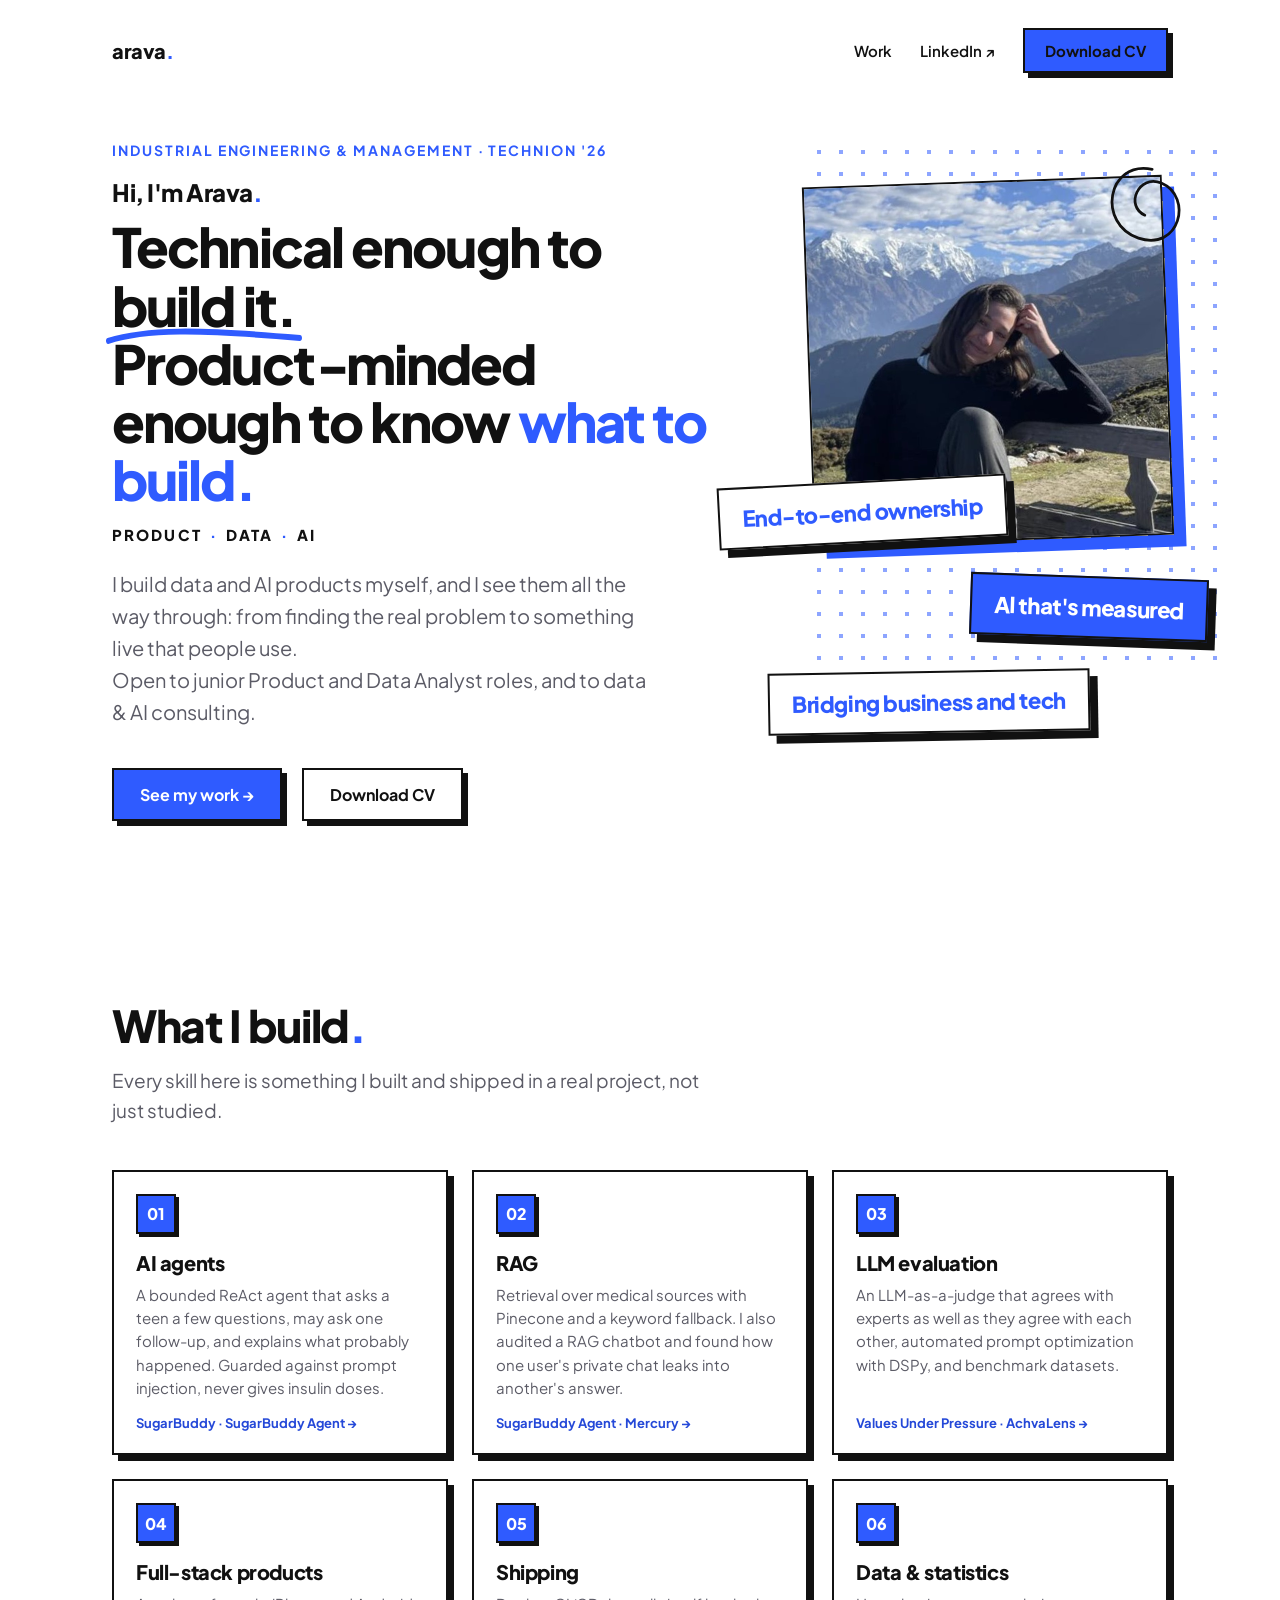
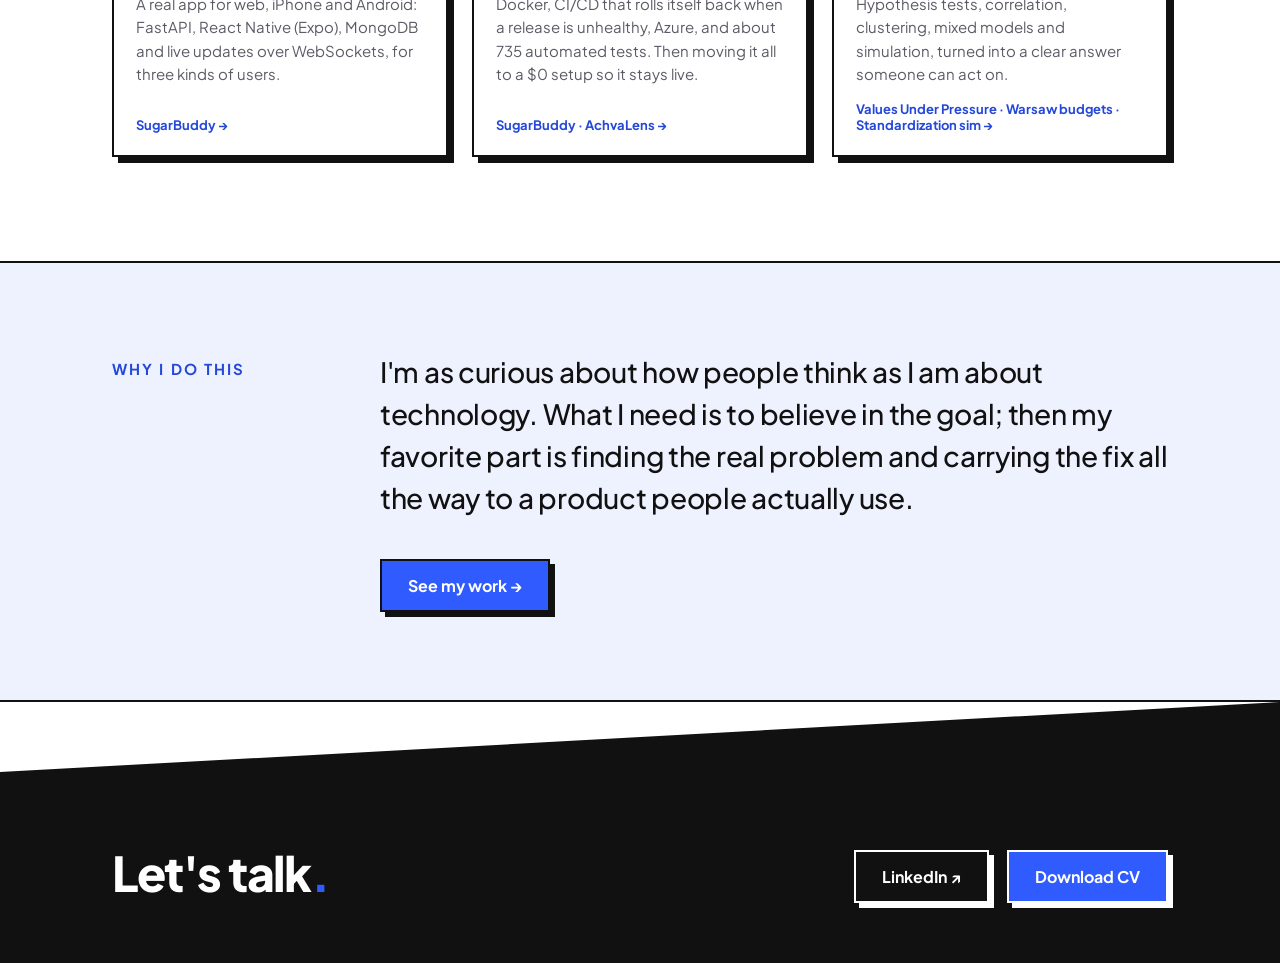
==== commit 4fb8a465: "fix: report AchvaLens held-out test results; readable diagrams on mobile; review fixes Co-Authored-B" ====
--- a/index.html
+++ b/index.html
@@ -48,8 +48,8 @@
       <a class="skill" href="work/mercury.html"><div class="ic">02</div><h3>RAG</h3><p>Retrieval over medical sources with Pinecone and a keyword fallback. I also audited a RAG chatbot and found how one user's private chat leaks into another's answer.</p><span class="proof">SugarBuddy Agent · Mercury →</span></a>
       <a class="skill" href="work/values-under-pressure.html"><div class="ic">03</div><h3>LLM evaluation</h3><p>An LLM-as-a-judge that agrees with experts as well as they agree with each other, automated prompt optimization with DSPy, and benchmark datasets.</p><span class="proof">Values Under Pressure · AchvaLens →</span></a>
       <a class="skill" href="work/sugarbuddy.html"><div class="ic">04</div><h3>Full-stack products</h3><p>A real app for web, iPhone and Android: FastAPI, React Native (Expo), MongoDB and live updates over WebSockets, for three kinds of users.</p><span class="proof">SugarBuddy →</span></a>
-      <a class="skill" href="work/achvalens.html"><div class="ic">05</div><h3>Shipping</h3><p>Docker, CI/CD that rolls itself back when a release is unhealthy, Azure, and about 735 automated tests. Then moving it all to a $0 setup so it stays live.</p><span class="proof">SugarBuddy · AchvaLens →</span></a>
-      <a class="skill" href="work/values-under-pressure.html"><div class="ic">06</div><h3>Data &amp; statistics</h3><p>Hypothesis tests, correlation, clustering, mixed models and simulation, turned into a clear answer someone can act on.</p><span class="proof">Values Under Pressure · Warsaw budgets →</span></a>
+      <a class="skill" href="work/sugarbuddy.html"><div class="ic">05</div><h3>Shipping</h3><p>Docker, CI/CD that rolls itself back when a release is unhealthy, Azure, and about 735 automated tests. Then moving it all to a $0 setup so it stays live.</p><span class="proof">SugarBuddy · AchvaLens →</span></a>
+      <a class="skill" href="work/values-under-pressure.html"><div class="ic">06</div><h3>Data &amp; statistics</h3><p>Hypothesis tests, correlation, clustering, mixed models and simulation, turned into a clear answer someone can act on.</p><span class="proof">Values Under Pressure · Warsaw budgets · Standardization sim →</span></a>
     </div>
   </div>
 </section>
--- a/assets/style.css
+++ b/assets/style.css
@@ -311,3 +311,27 @@
   .hero h1.head { font-size:36px; }
   .hero h1.head .hl { white-space:normal; }
 }
+.cs-head + .frame-browser { margin-bottom:24px; }
+.gallery .frame-browser img { border:0; box-shadow:none; }
+.cs-body h2.sub { margin-top:56px; }
+@media (max-width: 860px) {
+  .diagram, .chart.wide { overflow-x:auto; }
+  .diagram svg { min-width:980px; }
+  .chart.wide svg { min-width:720px; }
+}
+.frame-browser + .caption { margin:14px 0 8px; }
+.chart svg text.on-blue { fill:#fff; }
+/* Work cards v2 */
+.visual.frame-browser img { aspect-ratio:16/10; object-fit:cover; object-position:top left; }
+.visual.card-chart { background:#fff; }
+.visual.card-chart svg { width:100%; height:auto; aspect-ratio:16/10; display:block; }
+.visual.card-chart text { font-family:'Plus Jakarta Sans',system-ui,sans-serif; fill:var(--ink); }
+.visual.card-chart .lbl { font-size:20px; font-weight:700; }
+.visual.card-chart .val { font-size:22px; font-weight:800; }
+.visual.card-chart .muted { font-size:16px; font-weight:600; fill:var(--muted); }
+.visual.card-chart .eyebrow-t { font-size:16px; font-weight:800; letter-spacing:.12em; text-transform:uppercase; fill:var(--blue-text); }
+.visual.card-chart .bar { fill:var(--blue); stroke:var(--ink); stroke-width:2; }
+.visual.card-chart .bar.ghost { fill:var(--soft); }
+.visual.card-chart text.on-blue { fill:#fff; }
+.visual.card-chart .lbl { font-size:22px; }
+.visual.card-chart .muted, .visual.card-chart .eyebrow-t { font-size:21px; }
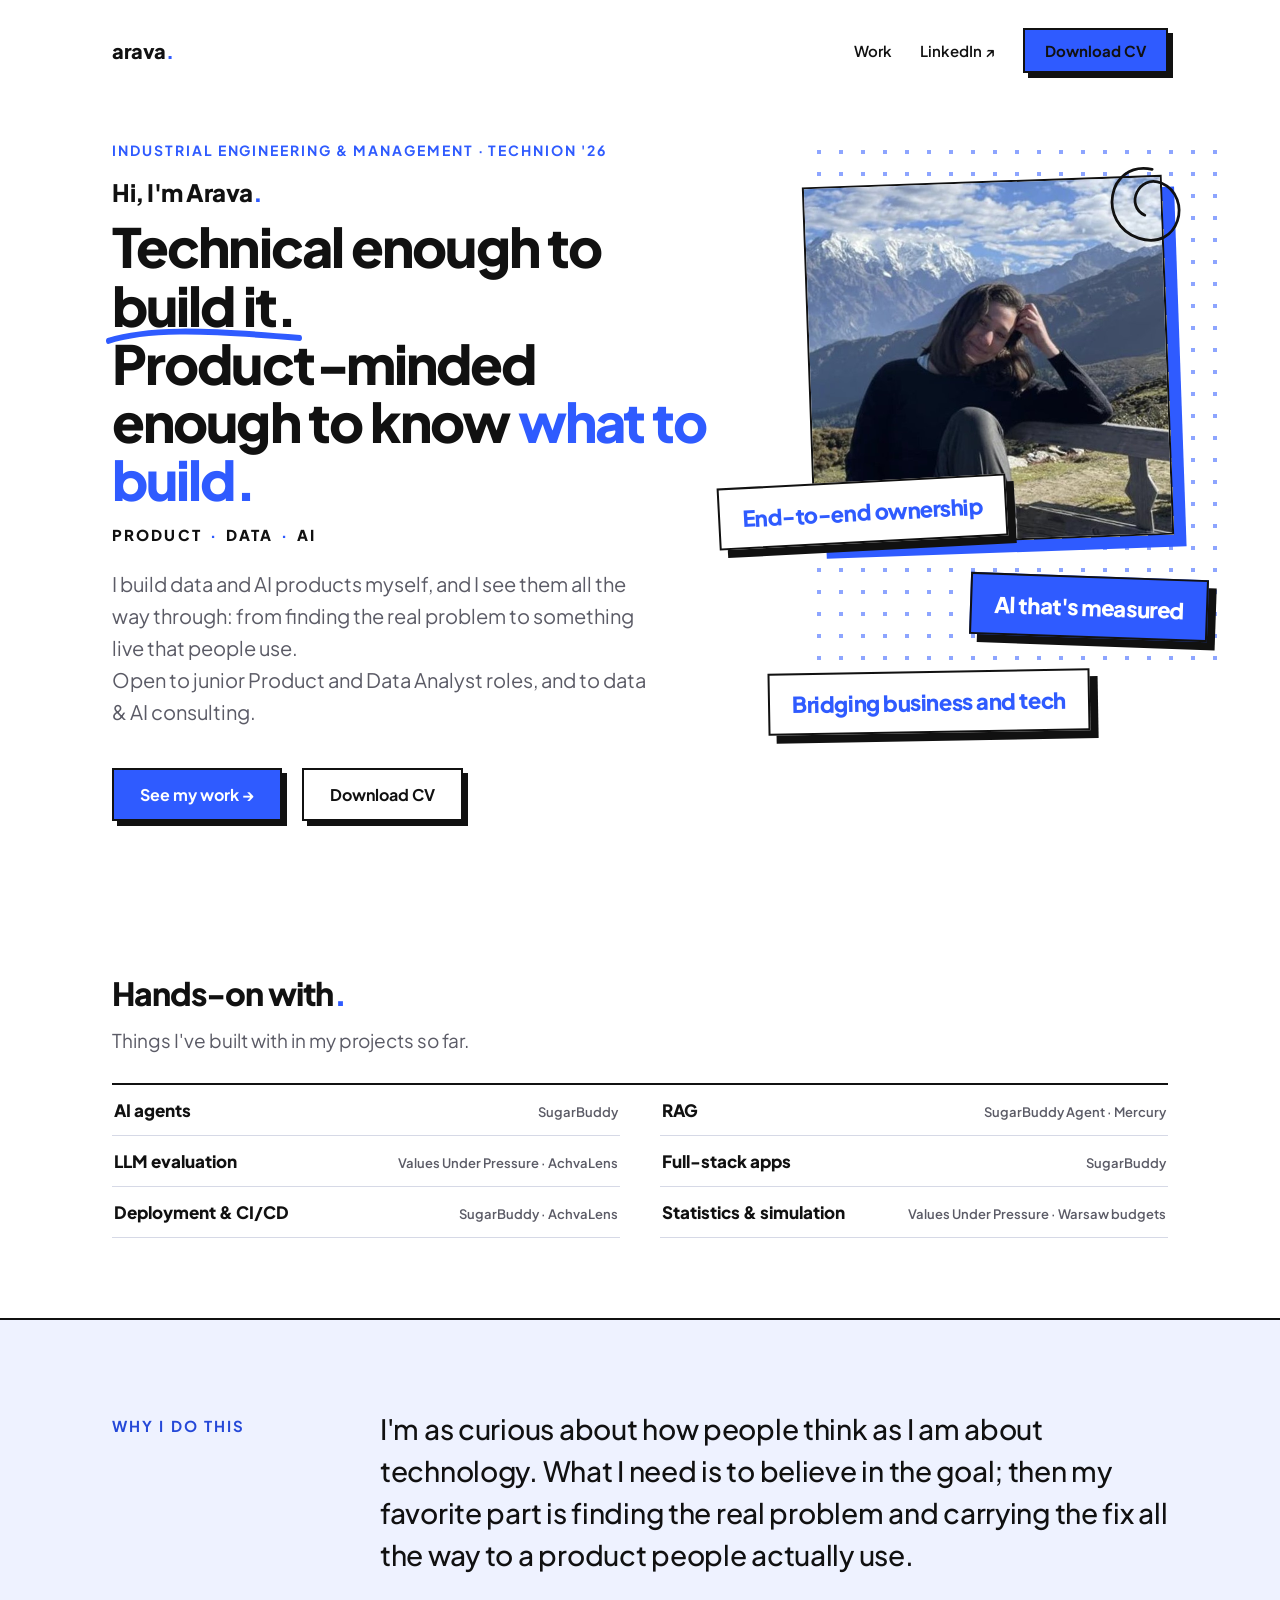
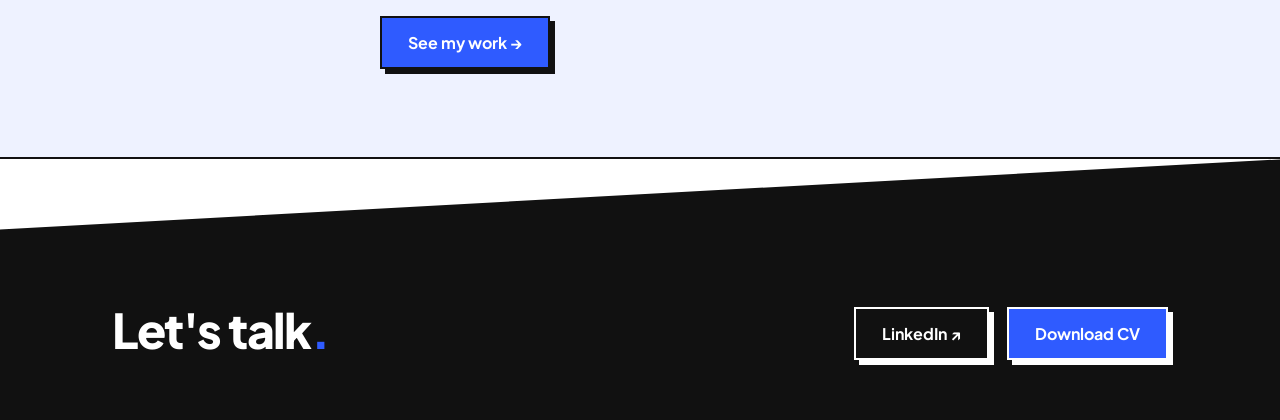
==== commit e34fe8ad: "Humbler Hands-on list; SugarBuddy framed around usability and Arava's pipeline Co-Authored-By: Claud" ====
--- a/index.html
+++ b/index.html
@@ -41,16 +41,16 @@
 
 <section class="build">
   <div class="wrap">
-    <h2>What I build<span>.</span></h2>
-    <p>Every skill here is something I built and shipped in a real project, not just studied.</p>
-    <div class="skills">
-      <a class="skill" href="work/sugarbuddy.html"><div class="ic">01</div><h3>AI agents</h3><p>A bounded ReAct agent that asks a teen a few questions, may ask one follow-up, and explains what probably happened. Guarded against prompt injection, never gives insulin doses.</p><span class="proof">SugarBuddy · SugarBuddy Agent →</span></a>
-      <a class="skill" href="work/mercury.html"><div class="ic">02</div><h3>RAG</h3><p>Retrieval over medical sources with Pinecone and a keyword fallback. I also audited a RAG chatbot and found how one user's private chat leaks into another's answer.</p><span class="proof">SugarBuddy Agent · Mercury →</span></a>
-      <a class="skill" href="work/values-under-pressure.html"><div class="ic">03</div><h3>LLM evaluation</h3><p>An LLM-as-a-judge that agrees with experts as well as they agree with each other, automated prompt optimization with DSPy, and benchmark datasets.</p><span class="proof">Values Under Pressure · AchvaLens →</span></a>
-      <a class="skill" href="work/sugarbuddy.html"><div class="ic">04</div><h3>Full-stack products</h3><p>A real app for web, iPhone and Android: FastAPI, React Native (Expo), MongoDB and live updates over WebSockets, for three kinds of users.</p><span class="proof">SugarBuddy →</span></a>
-      <a class="skill" href="work/sugarbuddy.html"><div class="ic">05</div><h3>Shipping</h3><p>Docker, CI/CD that rolls itself back when a release is unhealthy, Azure, and about 735 automated tests. Then moving it all to a $0 setup so it stays live.</p><span class="proof">SugarBuddy · AchvaLens →</span></a>
-      <a class="skill" href="work/values-under-pressure.html"><div class="ic">06</div><h3>Data &amp; statistics</h3><p>Hypothesis tests, correlation, clustering, mixed models and simulation, turned into a clear answer someone can act on.</p><span class="proof">Values Under Pressure · Warsaw budgets · Standardization sim →</span></a>
-    </div>
+    <h2>Hands-on with<span>.</span></h2>
+    <p>Things I've built with in my projects so far.</p>
+    <ul class="tried">
+      <li><a href="work/sugarbuddy.html"><b>AI agents</b><span>SugarBuddy</span></a></li>
+      <li><a href="work/mercury.html"><b>RAG</b><span>SugarBuddy Agent · Mercury</span></a></li>
+      <li><a href="work/values-under-pressure.html"><b>LLM evaluation</b><span>Values Under Pressure · AchvaLens</span></a></li>
+      <li><a href="work/sugarbuddy.html"><b>Full-stack apps</b><span>SugarBuddy</span></a></li>
+      <li><a href="work/achvalens.html"><b>Deployment &amp; CI/CD</b><span>SugarBuddy · AchvaLens</span></a></li>
+      <li><a href="work/values-under-pressure.html"><b>Statistics &amp; simulation</b><span>Values Under Pressure · Warsaw budgets</span></a></li>
+    </ul>
   </div>
 </section>
 
--- a/assets/style.css
+++ b/assets/style.css
@@ -335,3 +335,13 @@
 .visual.card-chart text.on-blue { fill:#fff; }
 .visual.card-chart .lbl { font-size:22px; }
 .visual.card-chart .muted, .visual.card-chart .eyebrow-t { font-size:21px; }
+/* Home: Hands-on with (compact) */
+.build { padding:72px 0 80px; }
+.build h2 { font-size:32px; }
+.tried { list-style:none; display:grid; grid-template-columns:repeat(2,1fr); gap:0 40px; margin-top:28px; border-top:2px solid var(--ink); }
+.tried li { border-bottom:1.5px solid #d6d9e6; }
+.tried a { display:flex; justify-content:space-between; align-items:baseline; gap:16px; padding:14px 2px; text-decoration:none; color:var(--ink); }
+.tried a:hover b { color:var(--blue); }
+.tried b { font-size:17px; font-weight:800; }
+.tried span { font-size:13px; font-weight:600; color:var(--muted); text-align:right; }
+@media (max-width: 860px) { .tried { grid-template-columns:1fr; } .build h2 { font-size:28px; } }
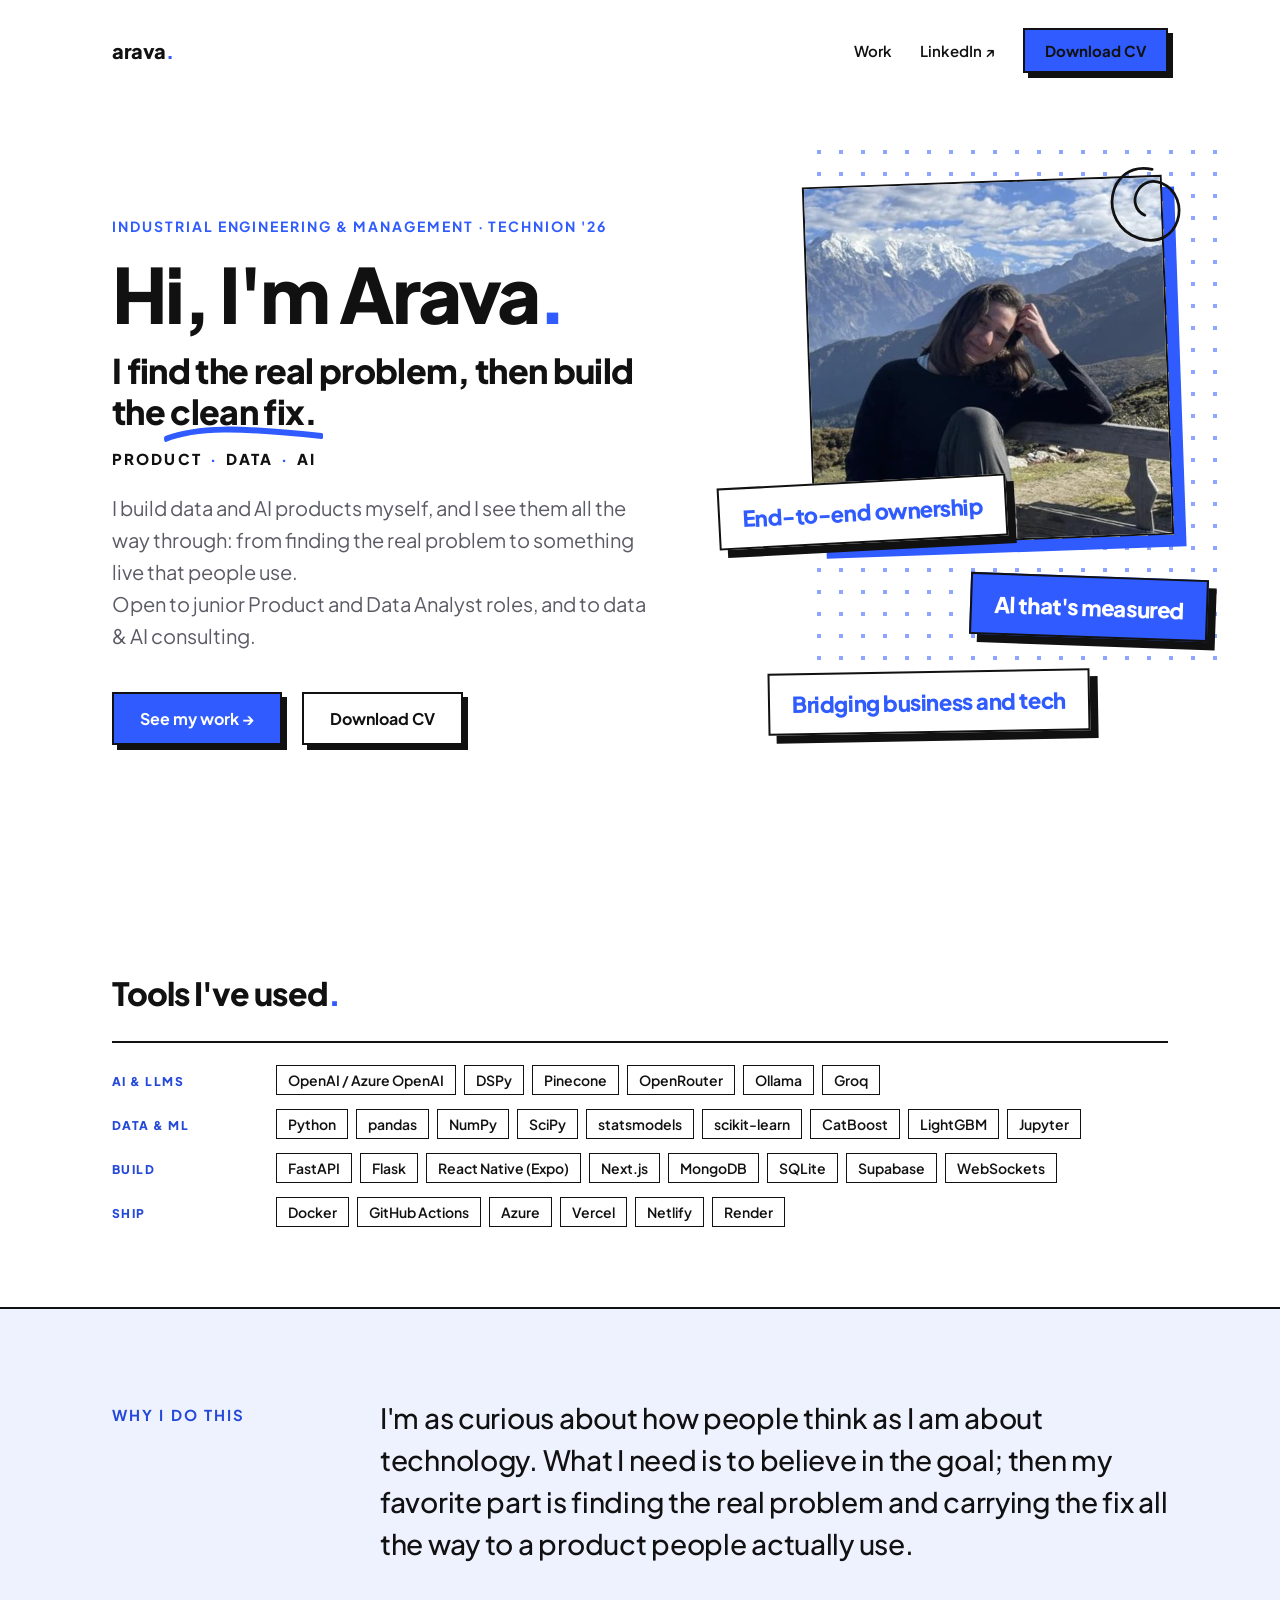
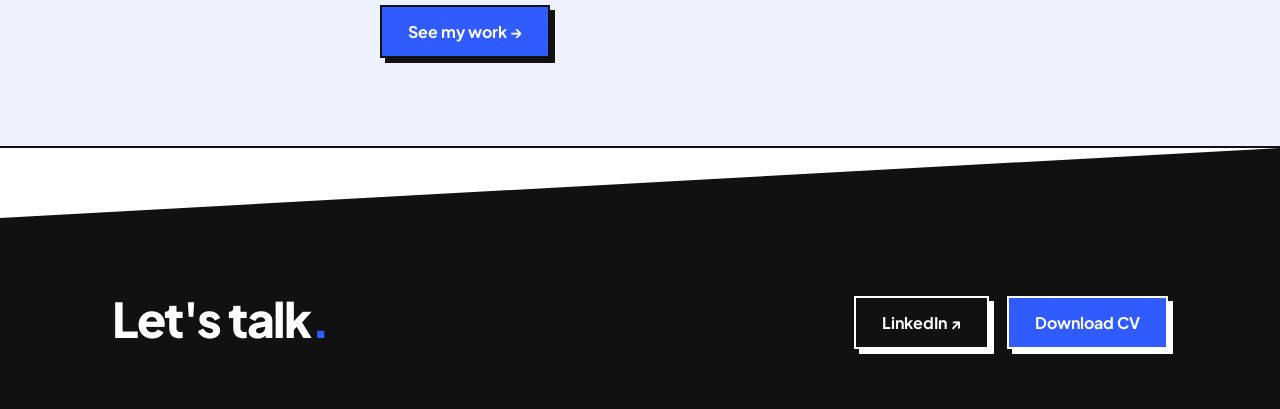
==== commit 691cb3c4: "Restore original headline, tools list, pressure-trajectory chart, Between the Lines second Co-Author" ====
--- a/index.html
+++ b/index.html
@@ -4,9 +4,9 @@
 <meta charset="utf-8">
 <meta name="viewport" content="width=device-width, initial-scale=1">
 <title>Arava Gendelman</title>
-<meta name="description" content="Arava Gendelman, Technion IE&M '26. Technical enough to build it, product-minded enough to know what to build. Product, data and AI.">
+<meta name="description" content="Arava Gendelman, Technion IE&M '26. I find the real problem, then build the clean fix. Product, data and AI.">
 <meta property="og:title" content="Arava Gendelman">
-<meta property="og:description" content="Technical enough to build it. Product-minded enough to know what to build.">
+<meta property="og:description" content="I find the real problem, then build the clean fix.">
 <meta property="og:image" content="https://aravag2408.github.io/assets/img/og.png">
 <link rel="icon" href="assets/favicon.svg" type="image/svg+xml">
 <link rel="preconnect" href="https://fonts.googleapis.com">
@@ -23,8 +23,8 @@
   <section class="hero">
     <div>
       <div class="eyebrow">Industrial Engineering &amp; Management · Technion '26</div>
-      <p class="hi">Hi, I'm Arava<span class="dot">.</span></p>
-      <h1 class="head">Technical enough to <span class="hl">build it.<svg viewBox="0 0 300 24" preserveAspectRatio="none" aria-hidden="true"><path d="M3 16 C 60 4, 140 4, 297 13" stroke="#2f5bff" stroke-width="6" fill="none" stroke-linecap="round"/></svg></span><br> Product&#8209;minded enough to know <span class="blue">what to build.</span></h1>
+      <h1>Hi, I'm Arava<span class="dot">.</span></h1>
+      <p class="tagline">I find the real problem, then build the <span class="hl">clean fix.<svg viewBox="0 0 300 24" preserveAspectRatio="none" aria-hidden="true"><path d="M3 16 C 60 4, 140 4, 297 13" stroke="#2f5bff" stroke-width="6" fill="none" stroke-linecap="round"/></svg></span></p>
       <div class="disciplines">Product<span>·</span>Data<span>·</span>AI</div>
       <p class="lede">I build data and AI products myself, and I see them all the way through: from finding the real problem to something live that people use.<br>Open to junior Product and Data Analyst roles, and to data &amp; AI consulting.</p>
       <div class="cta"><a class="btn" href="work.html">See my work →</a><a class="btn ghost" href="assets/cv.pdf" download>Download CV</a></div>
@@ -41,16 +41,13 @@
 
 <section class="build">
   <div class="wrap">
-    <h2>Hands-on with<span>.</span></h2>
-    <p>Things I've built with in my projects so far.</p>
-    <ul class="tried">
-      <li><a href="work/sugarbuddy.html"><b>AI agents</b><span>SugarBuddy</span></a></li>
-      <li><a href="work/mercury.html"><b>RAG</b><span>SugarBuddy Agent · Mercury</span></a></li>
-      <li><a href="work/values-under-pressure.html"><b>LLM evaluation</b><span>Values Under Pressure · AchvaLens</span></a></li>
-      <li><a href="work/sugarbuddy.html"><b>Full-stack apps</b><span>SugarBuddy</span></a></li>
-      <li><a href="work/achvalens.html"><b>Deployment &amp; CI/CD</b><span>SugarBuddy · AchvaLens</span></a></li>
-      <li><a href="work/values-under-pressure.html"><b>Statistics &amp; simulation</b><span>Values Under Pressure · Warsaw budgets</span></a></li>
-    </ul>
+    <h2>Tools I've used<span>.</span></h2>
+    <dl class="tools">
+      <dt>AI &amp; LLMs</dt><dd><span>OpenAI / Azure OpenAI</span><span>DSPy</span><span>Pinecone</span><span>OpenRouter</span><span>Ollama</span><span>Groq</span></dd>
+      <dt>Data &amp; ML</dt><dd><span>Python</span><span>pandas</span><span>NumPy</span><span>SciPy</span><span>statsmodels</span><span>scikit-learn</span><span>CatBoost</span><span>LightGBM</span><span>Jupyter</span></dd>
+      <dt>Build</dt><dd><span>FastAPI</span><span>Flask</span><span>React Native (Expo)</span><span>Next.js</span><span>MongoDB</span><span>SQLite</span><span>Supabase</span><span>WebSockets</span></dd>
+      <dt>Ship</dt><dd><span>Docker</span><span>GitHub Actions</span><span>Azure</span><span>Vercel</span><span>Netlify</span><span>Render</span></dd>
+    </dl>
   </div>
 </section>
 
--- a/assets/style.css
+++ b/assets/style.css
@@ -345,3 +345,9 @@
 .tried b { font-size:17px; font-weight:800; }
 .tried span { font-size:13px; font-weight:600; color:var(--muted); text-align:right; }
 @media (max-width: 860px) { .tried { grid-template-columns:1fr; } .build h2 { font-size:28px; } }
+/* Home: Tools I've used */
+.tools { display:grid; grid-template-columns:140px 1fr; gap:14px 24px; margin-top:28px; padding-top:22px; border-top:2px solid var(--ink); align-items:baseline; }
+.tools dt { font-size:12px; font-weight:800; letter-spacing:.12em; text-transform:uppercase; color:var(--blue-text); }
+.tools dd { display:flex; flex-wrap:wrap; gap:8px; }
+.tools dd span { font-size:14px; font-weight:600; border:1.5px solid var(--ink); padding:5px 11px; background:#fff; }
+@media (max-width: 860px) { .tools { grid-template-columns:1fr; gap:6px; } .tools dd { margin-bottom:12px; } }
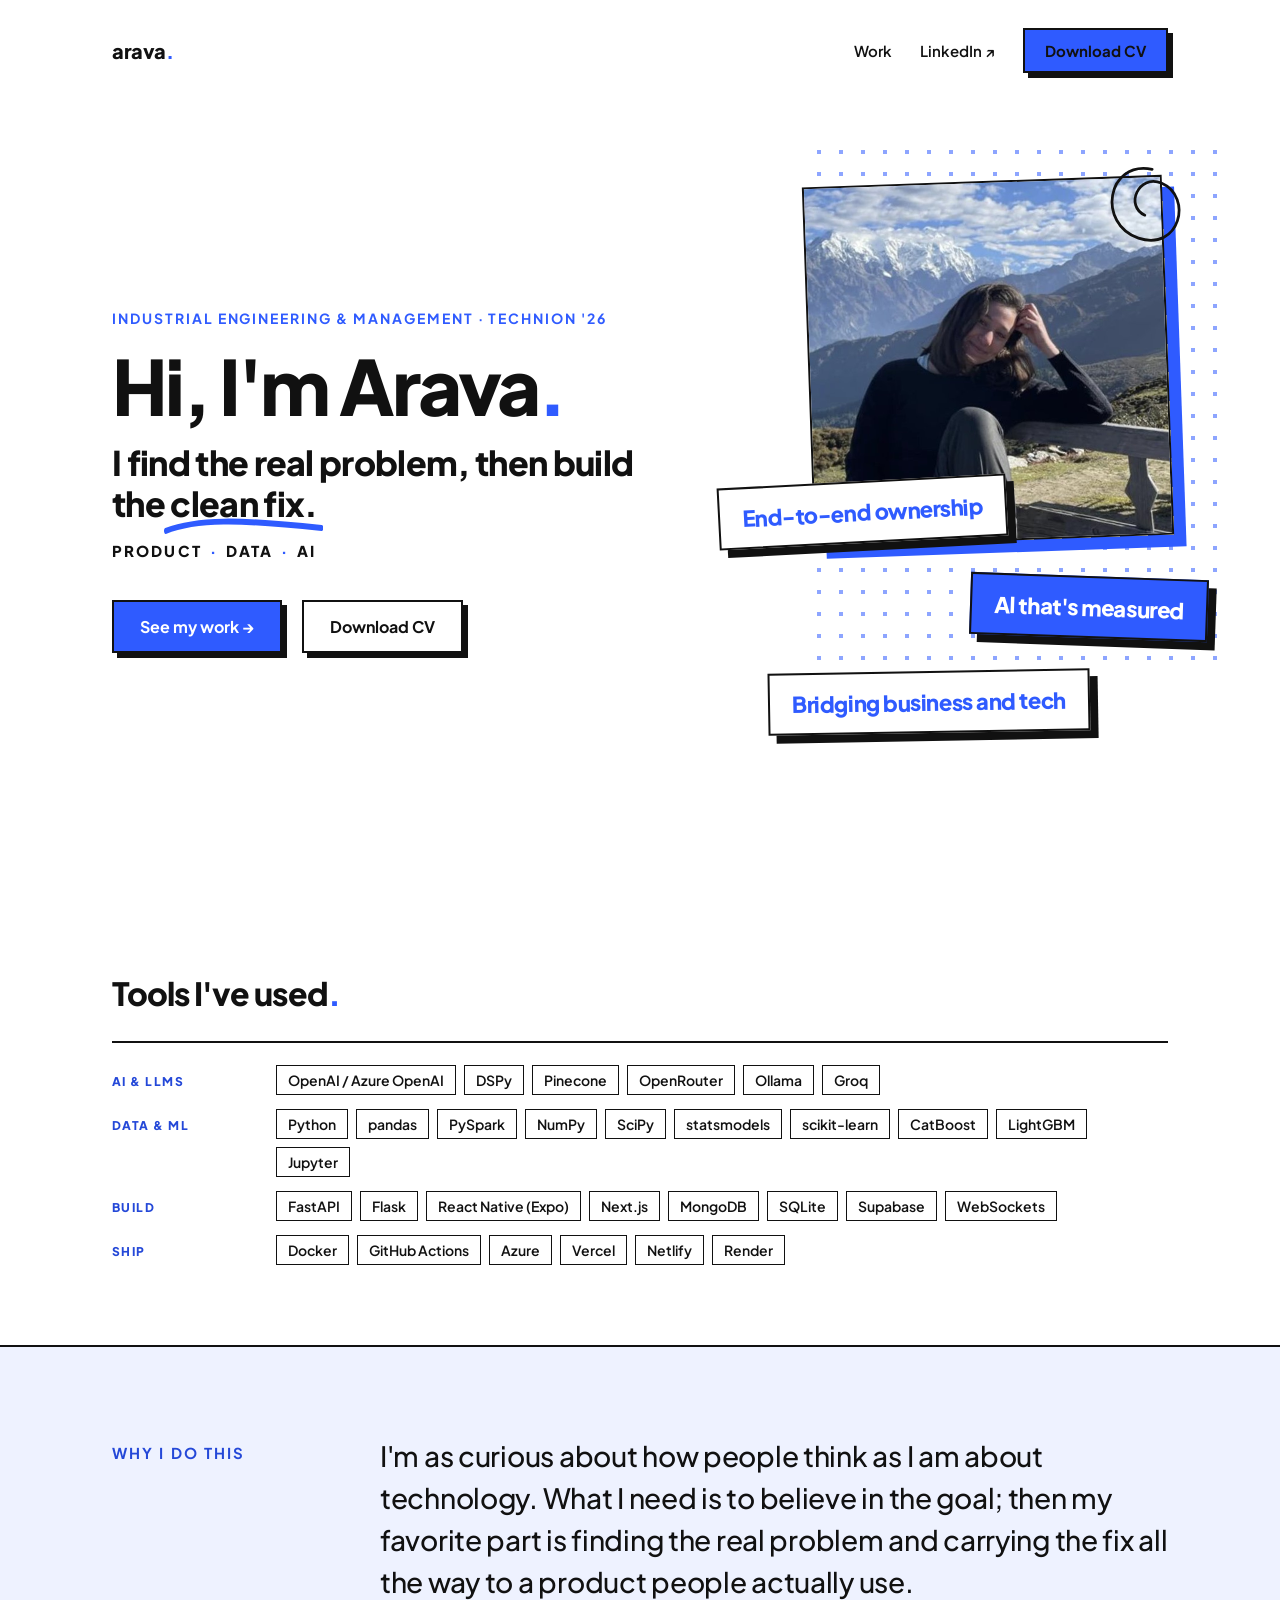
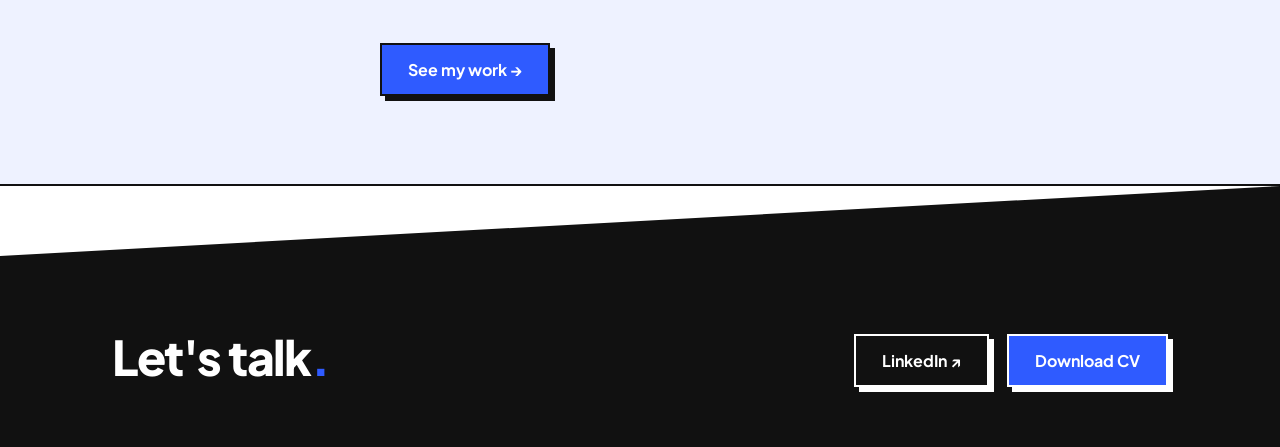
==== commit deb6bc53: "Home: drop the lede paragraph, add PySpark Co-Authored-By: Claude Opus 5.5 <noreply@anthropic.com>" ====
--- a/index.html
+++ b/index.html
@@ -26,7 +26,6 @@
       <h1>Hi, I'm Arava<span class="dot">.</span></h1>
       <p class="tagline">I find the real problem, then build the <span class="hl">clean fix.<svg viewBox="0 0 300 24" preserveAspectRatio="none" aria-hidden="true"><path d="M3 16 C 60 4, 140 4, 297 13" stroke="#2f5bff" stroke-width="6" fill="none" stroke-linecap="round"/></svg></span></p>
       <div class="disciplines">Product<span>·</span>Data<span>·</span>AI</div>
-      <p class="lede">I build data and AI products myself, and I see them all the way through: from finding the real problem to something live that people use.<br>Open to junior Product and Data Analyst roles, and to data &amp; AI consulting.</p>
       <div class="cta"><a class="btn" href="work.html">See my work →</a><a class="btn ghost" href="assets/cv.pdf" download>Download CV</a></div>
     </div>
     <div class="stack">
@@ -44,7 +43,7 @@
     <h2>Tools I've used<span>.</span></h2>
     <dl class="tools">
       <dt>AI &amp; LLMs</dt><dd><span>OpenAI / Azure OpenAI</span><span>DSPy</span><span>Pinecone</span><span>OpenRouter</span><span>Ollama</span><span>Groq</span></dd>
-      <dt>Data &amp; ML</dt><dd><span>Python</span><span>pandas</span><span>NumPy</span><span>SciPy</span><span>statsmodels</span><span>scikit-learn</span><span>CatBoost</span><span>LightGBM</span><span>Jupyter</span></dd>
+      <dt>Data &amp; ML</dt><dd><span>Python</span><span>pandas</span><span>PySpark</span><span>NumPy</span><span>SciPy</span><span>statsmodels</span><span>scikit-learn</span><span>CatBoost</span><span>LightGBM</span><span>Jupyter</span></dd>
       <dt>Build</dt><dd><span>FastAPI</span><span>Flask</span><span>React Native (Expo)</span><span>Next.js</span><span>MongoDB</span><span>SQLite</span><span>Supabase</span><span>WebSockets</span></dd>
       <dt>Ship</dt><dd><span>Docker</span><span>GitHub Actions</span><span>Azure</span><span>Vercel</span><span>Netlify</span><span>Render</span></dd>
     </dl>
